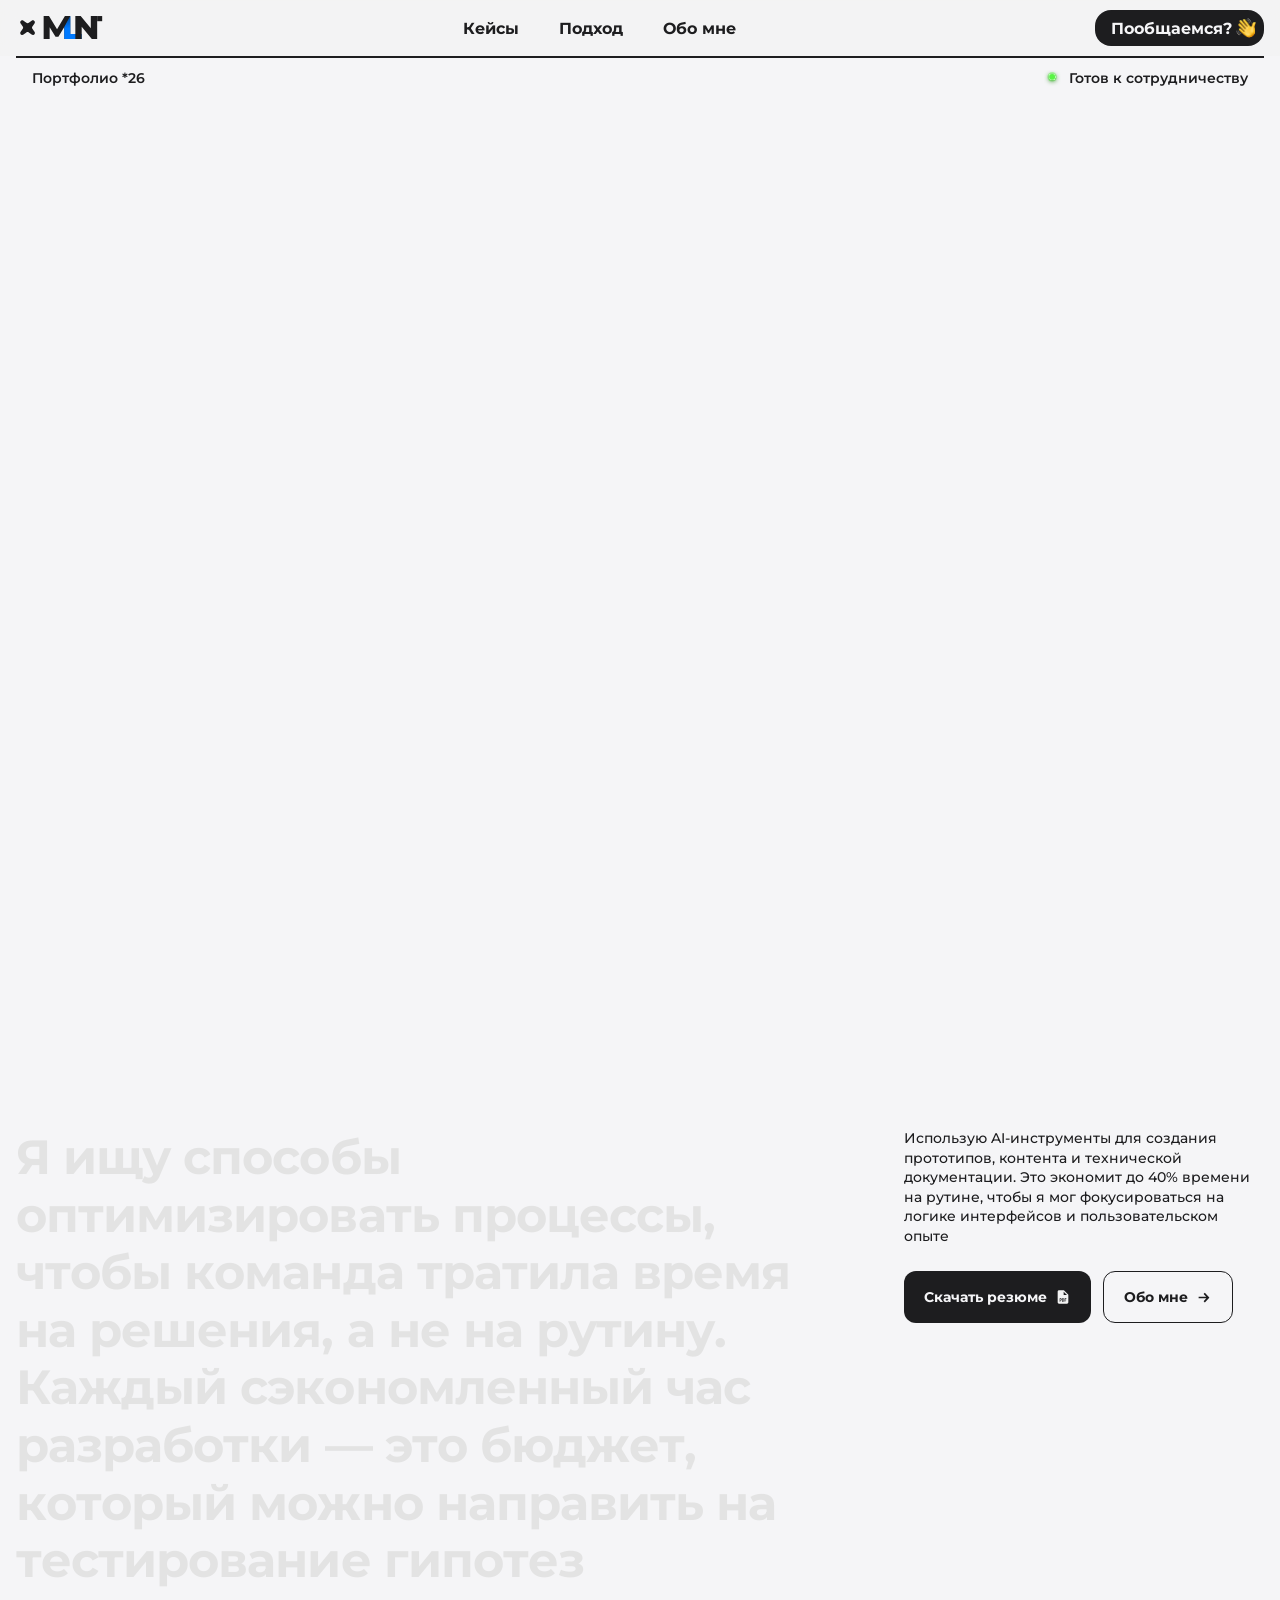
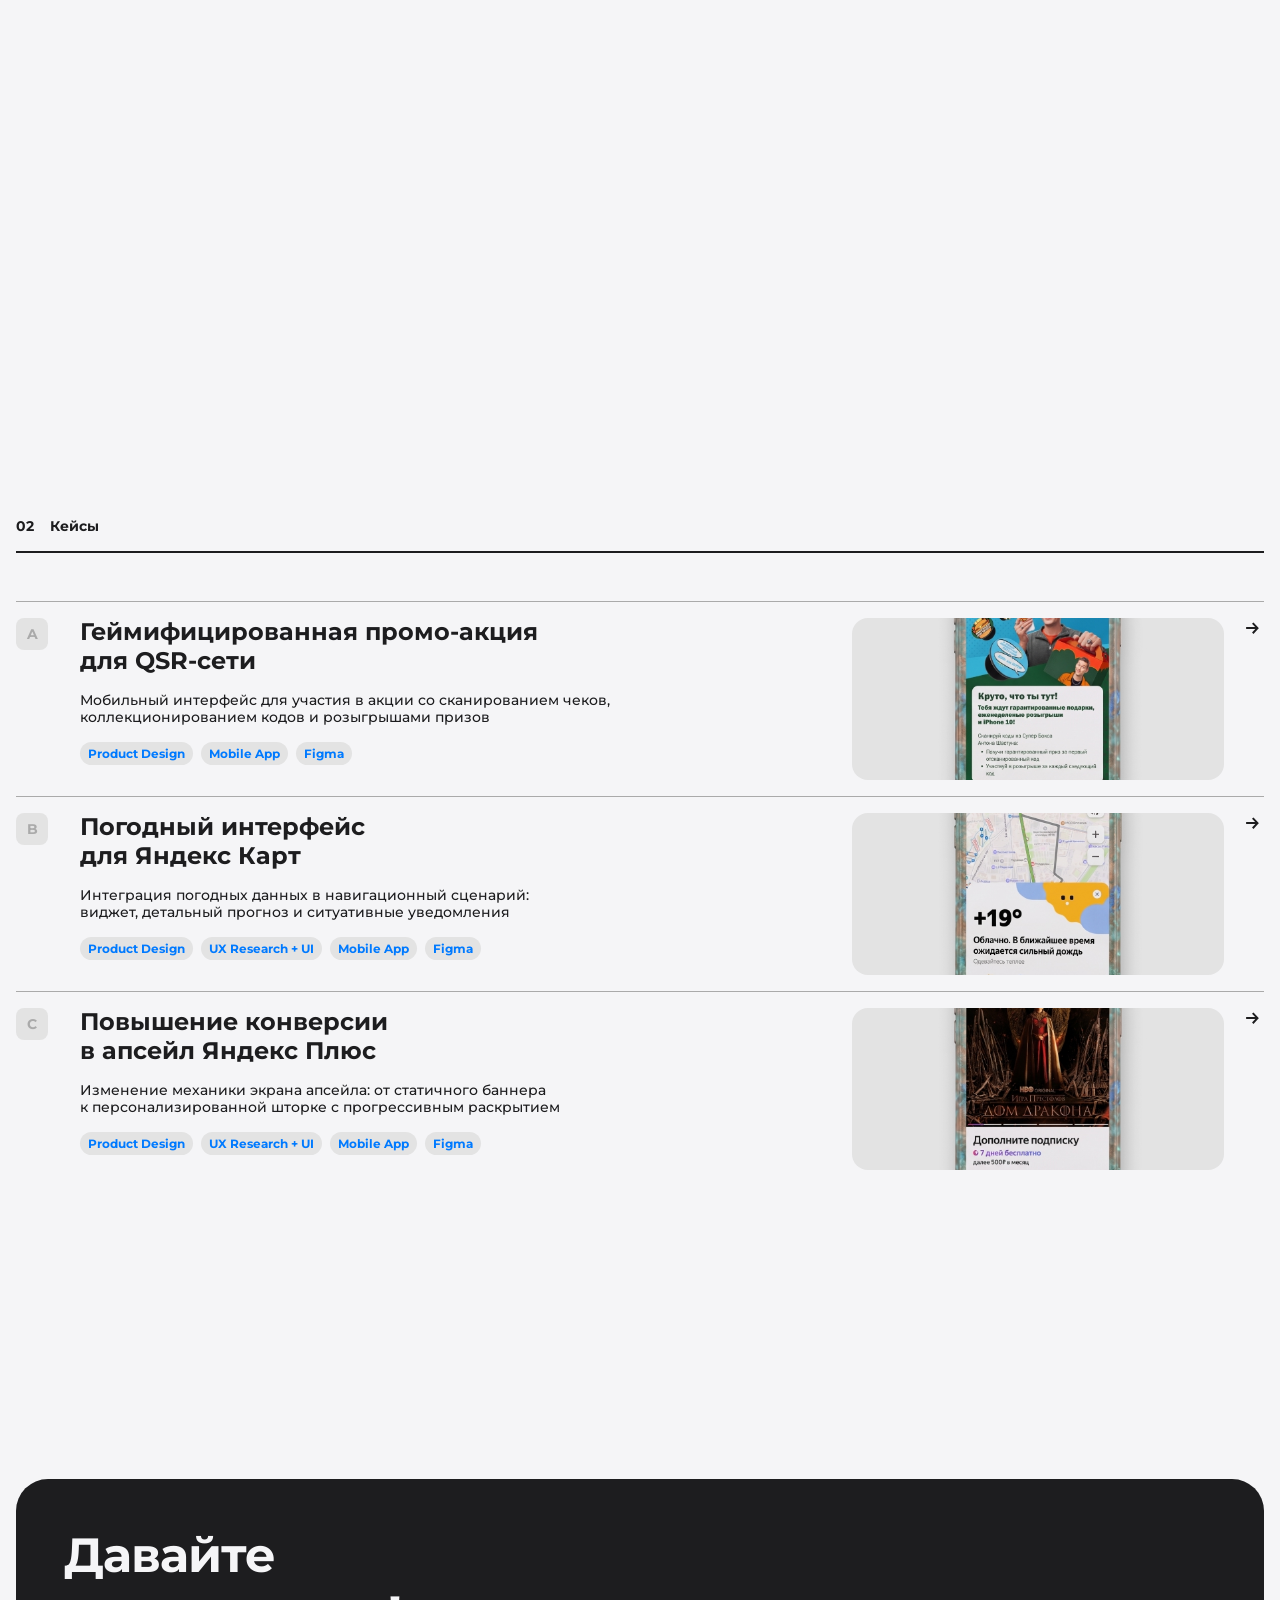
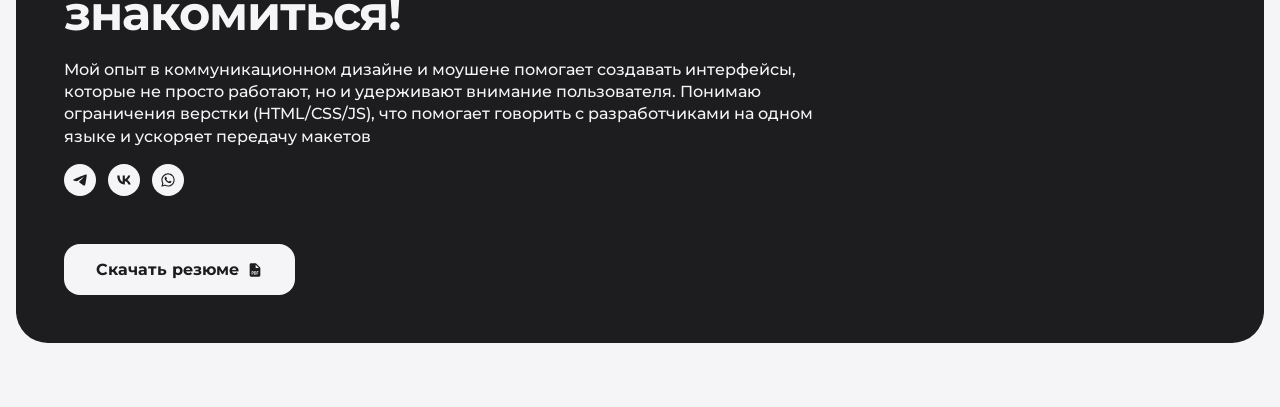
==== index.html @ 7274fee8 "Контент на главной" ====
<!DOCTYPE html>
<html lang="ru">
<head>
    <meta charset="UTF-8">
    <meta name="viewport" content="width=device-width, initial-scale=1.0">
    <title>Portfolio</title>
    <link rel="preconnect" href="https://fonts.googleapis.com">
    <link rel="preconnect" href="https://fonts.gstatic.com" crossorigin>
    <link href="https://fonts.googleapis.com/css2?family=Montserrat:ital,wght@0,100..900;1,100..900&display=swap" rel="stylesheet">
    <link rel="stylesheet" href="style.css">
    <link rel="stylesheet" href="addons/lenis.css">
    <script src="https://code.jquery.com/jquery-3.7.1.min.js"></script>
    <script src="addons/lens.min.js"></script>
    <script src="script.js" defer></script>
</head>
<body>

    <!-- ===== ПРЕЛОАДЕР ===== -->
    <div class="preloader">
        <span class="preloader__count">0%</span>
        <div class="preloader__bar-track">
            <div class="preloader__bar"></div>
        </div>
    </div>

    <!-- ===== ШАПКА ===== -->
    <header class="header hero-animate" id="top">
        <div class="header__inner">
            <a href="#top" class="header__logo">
                <img src="elements/Logo.svg" alt="Logo" width="91" height="24">
            </a>
            <nav class="header__nav">
                <a href="#cases" class="header__link">Кейсы</a>
                <a href="#approach" class="header__link">Подход</a>
                <a href="404.html" class="header__link">Обо мне</a>
            </nav>
            <a href="#footer" class="btn btn_primary_small_icon">
                <span>Пообщаемся?</span>
                <img class="btn__icon btn__icon--default" src="elements/icon_hand.png" alt="" width="20" height="20">
                <img class="btn__icon btn__icon--hover" src="elements/icon_hand.png" alt="" width="20" height="20">
            </a>
            <button class="burger" aria-label="Меню">
                <span class="burger__line"></span>
                <span class="burger__line"></span>
                <span class="burger__line burger__line--short"></span>
            </button>
        </div>
    </header>

    <!-- ===== МОБИЛЬНОЕ МЕНЮ ===== -->
    <div class="mobile-menu">
        <div class="mobile-menu__inner">
            <nav class="mobile-menu__nav">
                <a href="#cases" class="mobile-menu__link">Кейсы</a>
                <a href="#approach" class="mobile-menu__link">Подход</a>
                <a href="about.html" class="mobile-menu__link">Обо мне</a>
            </nav>
            <a href="#footer" class="btn btn_primary_small_icon mobile-menu__cta">
                <span>Пообщаемся?</span>
                <img class="btn__icon btn__icon--default" src="elements/icon_hand.png" alt="" width="20" height="20">
                <img class="btn__icon btn__icon--hover" src="elements/icon_hand.png" alt="" width="20" height="20">
            </a>
        </div>
    </div>

    <!-- ===== HERO ===== -->
    <section class="hero">
        <div class="hero__top-bar">
            <div class="scr_devider hero-animate"></div>
            <div class="hero__top-bar-inner">
                <span class="top-bar__left hero-animate">Портфолио *26</span>
                <div class="top-bar__right hero-animate">
                    <img src="elements/indicator_on.svg" alt="" width="17" height="17">
                    <span>Готов к сотрудничеству</span>
                </div>
                <a href="about.html" class="hero__right hero__right-mobile hero-animate">
                    Обо мне
                    <img src="elements/arrow-right.svg" alt="">
                </a>
            </div>
        </div>

        <div class="hero__bg"></div>
        <div class="hero__inner">
            <div class="hero__left">
                <h1 class="hero__title hero-animate">UX/UI дизайнер<br>с 10+ годами опыта<br>в digital</h1>
                <p class="hero__subtitle hero-animate">Проектирую интерфейсы, которые решают бизнес-задачи и влияют на метрики, а не просто выглядят красиво</p>
                <div class="hero__buttons hero-animate">
                    <a href="#cases" class="btn btn_primary_big_icon">
                        Кейсы
                        <img class="btn__icon btn__icon--default" src="elements/Arrow-white.svg" alt="">
                        <img class="btn__icon btn__icon--hover" src="elements/Arrow-white.svg" alt="">
                    </a>
                    <a href="#approach" class="btn btn_secondary_big">Подход</a>
                </div>
            </div>
            <a href="about.html" class="hero__right hero-animate">
                Обо мне
                <img src="elements/arrow-right.svg" alt="">
            </a>
        </div>
    </section>

    <!-- ===== ПОДХОД ===== -->
    <section class="approach" id="approach">
        <div class="approach__inner">
            <!-- Title блок -->
            <div class="approach__title page-title">
                <div class="page-title__text">
                    <span class="approach__number">01</span>
                    <span class="approach__heading">Подход</span>
                </div>
                <div class="scr_devider"></div>
            </div>

            <!-- Текстовый блок -->
            <div class="approach__content">
                <div class="approach__main-text">
                    <h2 class="approach__headline">Я ищу способы оптимизировать процессы, чтобы команда тратила время на решения, а не на рутину. Каждый сэкономленный час разработки — это бюджет, который можно направить на тестирование гипотез</h2>
                </div>
                <div class="approach__side-block">
                    <p class="approach__side-text">Использую AI-инструменты для создания прототипов, контента и технической документации. Это экономит до 40% времени на рутине, чтобы я мог фокусироваться на логике интерфейсов и пользовательском опыте</p>
                    <div class="approach__buttons">
                        <a href="elements/Resume_Malanov.pdf" download class="btn btn_primary_approach">
                            Скачать резюме
                            <img class="btn__icon btn__icon--default" src="elements/pdf-white.svg" alt="" width="16" height="16">
                            <img class="btn__icon btn__icon--hover" src="elements/pdf-white.svg" alt="" width="16" height="16">
                        </a>
                        <a href="about.html" class="btn btn_secondary_approach">
                            Обо мне
                            <img class="btn__icon btn__icon--default" src="elements/arrow-right.svg" alt="" width="16" height="16">
                            <img class="btn__icon btn__icon--hover" src="elements/arrow-right-white.svg" alt="" width="16" height="16">
                        </a>
                    </div>
                </div>
            </div>

            <!-- Карточки подхода -->
            <div class="approach__cards">
                <!-- Карточка 1 -->
                <div class="approach-card">
                    <div class="approach-card__number">A</div>
                    <div class="approach-card__body">
                        <h3 class="approach-card__title">Исследование</h3>
                        <p class="approach-card__desc">Начинаю не с Figma, а с анализа аудитории и контекста использования. Изучаю боли пользователей, их сценарии и барьеры. Когда понимаю человека — интерфейс выстраивается логично и интуитивно</p>
                    </div>
                </div>

                <!-- Карточка 2 -->
                <div class="approach-card">
                    <div class="approach-card__number">B</div>
                    <div class="approach-card__body">
                        <h3 class="approach-card__title">Систематизация</h3>
                        <p class="approach-card__desc">Можно нарисовать идеальный экран, который сломается при первом же изменении контента. Я строю системы (токены, компоненты, правила), которые живут долго и не требуют постоянного тушения пожаров</p>
                    </div>
                </div>

                <!-- Карточка 3 -->
                <div class="approach-card">
                    <div class="approach-card__number">C</div>
                    <div class="approach-card__body">
                        <h3 class="approach-card__title">Архитектура</h3>
                        <p class="approach-card__desc">Многие боятся сложных интерфейсов и выкидывают половину функций. Я не боюсь. Я организую информацию так, чтобы новичок не испугался, а профи нашёл всё за 2 клика</p>
                    </div>
                </div>
            </div>
        </div>
    </section>

    <!-- ===== КЕЙСЫ ===== -->
    <section class="cases-page" id="cases">
        <div class="cases-page__inner">
            <!-- Title блок -->
            <div class="cases-page__title">
                <div class="cases-page__title-text">
                    <span class="cases-page__number">02</span>
                    <span class="cases-page__heading">Кейсы</span>
                </div>
                <div class="scr_devider"></div>
                <!-- Вкладки (скрыты — раскомментировать для возврата) -->
                <!--
                <div class="cases-page__tabs">
                    <span class="cases-page__tab btn btn_secondary_small cases-page__tab--active" data-tab="product">Product</span>
                    <span class="cases-page__tab btn btn_secondary_small" data-tab="web">Web&Visual</span>
                    <span class="cases-page__tab btn btn_secondary_small" data-tab="motion">Motion</span>
                </div>
                -->
            </div>

            <!-- Список кейсов -->
            <div class="cases-list">
                <!-- Вкладка: Product -->
                <div class="cases-tab" data-tab="product">
                    <!-- Кейс A -->
                    <div class="case-card">
                        <div class="block_devider_gray"></div>
                        <a href="cases/case_1.html" class="case-card__content">
                            <div class="case-card__number">A</div>
                            <div class="case-card__left">
                                <div class="case-card__info">
                                    <h3 class="case-card__title">Геймифицированная промо-акция<br>для QSR-сети</h3>
                                    <p class="case-card__desc">Мобильный интерфейс для участия в акции со сканированием чеков,<br>коллекционированием кодов и розыгрышами призов</p>
                                    <div class="case-card__tags">
                                        <span class="case-card__tag">Product Design</span>
                                        <span class="case-card__tag">Mobile App</span>
                                        <span class="case-card__tag">Figma</span>
                                        <span class="case-card__tag tag-placeholder">Tag text</span>
                                    </div>
                                </div>
                            </div>
                            <div class="case-card__image">
                                <img src="elements/Casecards/Product_Case_1.jpg" alt="Case A">
                            </div>
                            <div class="case-card__arrow">
                                <img class="arrow-default" src="elements/arrow-right.svg" alt="">
                                <img class="arrow-hover" src="elements/arrow-right-blue.svg" alt="">
                            </div>
                        </a>
                    </div>

                    <!-- Кейс B -->
                    <div class="case-card">
                        <div class="block_devider_gray"></div>
                        <a href="cases/case_2.html" class="case-card__content">
                            <div class="case-card__number">B</div>
                            <div class="case-card__left">
                                <div class="case-card__info">
                                    <h3 class="case-card__title">Погодный интерфейс<br>для Яндекс Карт</h3>
                                    <p class="case-card__desc">Интеграция погодных данных в навигационный сценарий:<br>виджет, детальный прогноз и ситуативные уведомления</p>
                                    <div class="case-card__tags">
                                        <span class="case-card__tag">Product Design</span>
                                        <span class="case-card__tag">UX Research + UI</span>
                                        <span class="case-card__tag">Mobile App</span>
                                        <span class="case-card__tag">Figma</span>
                                    </div>
                                </div>
                            </div>
                            <div class="case-card__image">
                                <img src="elements/Casecards/Product_Case_2.jpg" alt="Case B">
                            </div>
                            <div class="case-card__arrow">
                                <img class="arrow-default" src="elements/arrow-right.svg" alt="">
                                <img class="arrow-hover" src="elements/arrow-right-blue.svg" alt="">
                            </div>
                        </a>
                    </div>

                    <!-- Кейс C -->
                    <div class="case-card">
                        <div class="block_devider_gray"></div>
                        <a href="cases/case_3.html" class="case-card__content">
                            <div class="case-card__number">C</div>
                            <div class="case-card__left">
                                <div class="case-card__info">
                                    <h3 class="case-card__title">Повышение конверсии<br>в апсейл Яндекс Плюс</h3>
                                    <p class="case-card__desc">Изменение механики экрана апсейла: от статичного баннера<br>к персонализированной шторке с прогрессивным раскрытием</p>
                                    <div class="case-card__tags">
                                        <span class="case-card__tag">Product Design</span>
                                        <span class="case-card__tag">UX Research + UI</span>
                                        <span class="case-card__tag">Mobile App</span>
                                        <span class="case-card__tag">Figma</span>
                                    </div>
                                </div>
                            </div>
                            <div class="case-card__image">
                                <img src="elements/Casecards/Product_Case_3.jpg" alt="Case C">
                            </div>
                            <div class="case-card__arrow">
                                <img class="arrow-default" src="elements/arrow-right.svg" alt="">
                                <img class="arrow-hover" src="elements/arrow-right-blue.svg" alt="">
                            </div>
                        </a>
                    </div>
                </div>

                <!-- Вкладка: Web&Visual -->
                <div class="cases-tab cases-tab--hidden" data-tab="web">
                    <!-- Кейс D -->
                    <div class="case-card">
                        <div class="block_devider_gray"></div>
                        <a href="#" class="case-card__content">
                            <div class="case-card__number">D</div>
                            <div class="case-card__left">
                                <div class="case-card__info">
                                    <h3 class="case-card__title">Редизайн маркетплейса<br>для продажи крафтовых товаров</h3>
                                    <p class="case-card__desc">Полный редизайн интернет-магазина с фокусом на визуальную<br>подачу товаров и упрощение воронки покупки</p>
                                    <div class="case-card__tags">
                                        <span class="case-card__tag">Web Design</span>
                                        <span class="case-card__tag">UI/UX</span>
                                        <span class="case-card__tag">Figma</span>
                                    </div>
                                </div>
                            </div>
                            <div class="case-card__image">
                                <img src="elements/Casecards/Product_Case_1.jpg" alt="Case D">
                            </div>
                            <div class="case-card__arrow">
                                <img class="arrow-default" src="elements/arrow-right.svg" alt="">
                                <img class="arrow-hover" src="elements/arrow-right-blue.svg" alt="">
                            </div>
                        </a>
                    </div>

                    <!-- Кейс E -->
                    <div class="case-card">
                        <div class="block_devider_gray"></div>
                        <a href="#" class="case-card__content">
                            <div class="case-card__number">E</div>
                            <div class="case-card__left">
                                <div class="case-card__info">
                                    <h3 class="case-card__title">Дашборд аналитики<br>для SaaS-платформы</h3>
                                    <p class="case-card__desc">Визуализация бизнес-метрик в реальном времени:<br>графики, фильтры, экспорт отчётов</p>
                                    <div class="case-card__tags">
                                        <span class="case-card__tag">Web Design</span>
                                        <span class="case-card__tag">Dashboard</span>
                                        <span class="case-card__tag">Figma</span>
                                    </div>
                                </div>
                            </div>
                            <div class="case-card__image">
                                <img src="elements/Casecards/Product_Case_2.jpg" alt="Case E">
                            </div>
                            <div class="case-card__arrow">
                                <img class="arrow-default" src="elements/arrow-right.svg" alt="">
                                <img class="arrow-hover" src="elements/arrow-right-blue.svg" alt="">
                            </div>
                        </a>
                    </div>

                    <!-- Кейс F -->
                    <div class="case-card">
                        <div class="block_devider_gray"></div>
                        <a href="#" class="case-card__content">
                            <div class="case-card__number">F</div>
                            <div class="case-card__left">
                                <div class="case-card__info">
                                    <h3 class="case-card__title">Визуальная айдентика<br>для IT-стартапа</h3>
                                    <p class="case-card__desc">Разработка фирменного стиля: логотип, цветовая палитра,<br>типографика и гайдлайны для команды</p>
                                    <div class="case-card__tags">
                                        <span class="case-card__tag">Visual Design</span>
                                        <span class="case-card__tag">Branding</span>
                                        <span class="case-card__tag">Figma</span>
                                    </div>
                                </div>
                            </div>
                            <div class="case-card__image">
                                <img src="elements/Casecards/Product_Case_3.jpg" alt="Case F">
                            </div>
                            <div class="case-card__arrow">
                                <img class="arrow-default" src="elements/arrow-right.svg" alt="">
                                <img class="arrow-hover" src="elements/arrow-right-blue.svg" alt="">
                            </div>
                        </a>
                    </div>
                </div>

                <!-- Вкладка: Motion -->
                <div class="cases-tab cases-tab--motion cases-tab--hidden" data-tab="motion">
                    <!-- Кейс G -->
                    <div class="case-card">
                        <div class="block_devider_gray"></div>
                        <a href="#" class="case-card__content">
                            <div class="case-card__number">G</div>
                            <div class="case-card__left">
                                <div class="case-card__info">
                                    <h3 class="case-card__title">Анимация онбординга<br>для финтех-приложения</h3>
                                    <p class="case-card__desc">Последовательность экранов первого знакомства с приложением:<br>micro-interactions, переходы, скелетоны</p>
                                    <div class="case-card__tags">
                                        <span class="case-card__tag">Motion Design</span>
                                        <span class="case-card__tag">Mobile App</span>
                                        <span class="case-card__tag">After Effects</span>
                                    </div>
                                </div>
                            </div>
                            <div class="case-card__image">
                                <img src="elements/Casecards/Product_Case_1.jpg" alt="Case G">
                            </div>
                            <div class="case-card__arrow">
                                <img class="arrow-default" src="elements/arrow-right.svg" alt="">
                                <img class="arrow-hover" src="elements/arrow-right-blue.svg" alt="">
                            </div>
                        </a>
                    </div>

                    <!-- Кейс H -->
                    <div class="case-card">
                        <div class="block_devider_gray"></div>
                        <a href="#" class="case-card__content">
                            <div class="case-card__number">H</div>
                            <div class="case-card__left">
                                <div class="case-card__info">
                                    <h3 class="case-card__title">Промо-ролик<br>для запуска продукта</h3>
                                    <p class="case-card__desc">60-секундное видео для презентации нового продукта<br>на конференции и в социальных сетях</p>
                                    <div class="case-card__tags">
                                        <span class="case-card__tag">Motion Design</span>
                                        <span class="case-card__tag">Video</span>
                                        <span class="case-card__tag">After Effects</span>
                                    </div>
                                </div>
                            </div>
                            <div class="case-card__image">
                                <img src="elements/Casecards/Product_Case_2.jpg" alt="Case H">
                            </div>
                            <div class="case-card__arrow">
                                <img class="arrow-default" src="elements/arrow-right.svg" alt="">
                                <img class="arrow-hover" src="elements/arrow-right-blue.svg" alt="">
                            </div>
                        </a>
                    </div>
                </div>
            </div>
        </div>
    </section>

    <!-- ===== КОНТАКТЫ ===== -->
    <section class="contacts" id="contacts">
        <div class="contacts__inner">
            <!-- Title блок -->
            <div class="contacts__title page-title">
                <div class="page-title__text">
                    <span class="contacts__number">03</span>
                    <span class="contacts__heading">Контакты</span>
                </div>
                <div class="scr_devider"></div>
            </div>

            <!-- Основной блок -->
            <div class="contacts__card contacts__card--animated">
                <div class="contacts__content">
                    <h2 class="contacts__headline">Давайте<br>знакомиться!</h2>
                    <p class="contacts__desc">Мой опыт в коммуникационном дизайне и моушене помогает создавать интерфейсы, которые не просто работают, но и удерживают внимание пользователя. Понимаю ограничения верстки (HTML/CSS/JS), что помогает говорить с разработчиками на одном языке и ускоряет передачу макетов</p>
                    <div class="contacts__socials">
                        <a href="https://t.me/malanov" class="contacts__social contacts__social--tg">
                            <img class="social-icon--default" src="elements/tg_b.svg" alt="Telegram" width="16" height="16">
                            <img class="social-icon--hover" src="elements/tg_w.svg" alt="Telegram" width="16" height="16">
                        </a>
                        <a href="https://vk.ru/mikemal" class="contacts__social contacts__social--vk">
                            <img class="social-icon--default" src="elements/vk_b.svg" alt="VK" width="16" height="16">
                            <img class="social-icon--hover" src="elements/vk_w.svg" alt="VK" width="16" height="16">
                        </a>
                        <a href="https://wa.me/qr/7PNFHAGL4TN4G1" class="contacts__social contacts__social--wu">
                            <img class="social-icon--default" src="elements/wu_b.svg" alt="WhatsApp" width="16" height="16">
                            <img class="social-icon--hover" src="elements/wu_w.svg" alt="WhatsApp" width="16" height="16">
                        </a>
                    </div>
                </div>
                <a href="elements/Resume_Malanov.pdf" target="_blank" class="btn btn_resume">
                    Скачать резюме
                    <img class="btn__icon btn__icon--default" src="elements/pdf-black.svg" alt="" width="16" height="16">
                    <img class="btn__icon btn__icon--hover" src="elements/pdf-white.svg" alt="" width="16" height="16">
                </a>
            </div>
        </div>
    </section>

    <!-- ===== ФУТЕР ===== -->
    <footer class="footer" id="footer">
        <div class="footer__inner">
            <div class="footer__left">
                <div class="footer__spin">
                    <img src="elements/Spin_1.svg" alt="">
                </div>
                <div class="footer__logo">
                    <img src="elements/Logo_2.svg" alt="Logo" width="61" height="24">
                </div>
            </div>
            <div class="footer__right">
                <div class="footer__info">
                    <div class="footer__column">
                        <span class="footer__label">E-MAIL</span>
                        <span class="footer__link">m.malanov@gmail.com</span>
                    </div>
                    <div class="footer__column">
                        <span class="footer__label">PHONE</span>
                        <span class="footer__link">+7 916 252 64 29</span>
                    </div>
                    <div class="footer__column">
                        <span class="footer__label">LOCATION</span>
                        <span class="footer__link">Moscow</span>
                    </div>
                </div>
                <div class="footer__divider"></div>
                <div class="footer__bottom">
                    <span class="footer__copyright">© 2026 Маланов Михаил</span>
                    <span class="footer__credit">Спроектировано с любовью</span>
                </div>
            </div>
        </div>
    </footer>

</body>
</html>
---- style.css ----
/* ===== СБРОС СТИЛЕЙ ===== */
* {
    margin: 0;
    padding: 0;
    box-sizing: border-box;
}

html, body {
    margin: 0;
    padding: 0;
    font-family: 'Montserrat', sans-serif;
    color: #1D1D1F;
    background: #F5F5F7;
    min-height: 100vh;
}

body {
    display: flow-root;
    padding-bottom: 267px;
}

/* ===== ПРЕЛОАДЕР ===== */
.preloader {
    position: fixed;
    top: 0;
    left: 0;
    width: 100%;
    height: 100%;
    background: #F5F5F7;
    display: flex;
    flex-direction: column;
    align-items: center;
    justify-content: center;
    gap: 24px;
    z-index: 9999;
    transition: transform 800ms ease-in-out;
}

.preloader.is-hidden {
    transform: translateY(-100%);
}

.preloader__count {
    font-family: 'Montserrat', sans-serif;
    font-weight: 500;
    font-size: 14px;
    color: #1D1D1F;
    letter-spacing: 0;
}

.preloader__bar-track {
    width: 200px;
    height: 2px;
    background: rgba(29, 29, 31, 0.1);
    border-radius: 1px;
    overflow: hidden;
}

.preloader__bar {
    height: 100%;
    width: 0%;
    background: #1D1D1F;
    border-radius: 1px;
    transition: width 30ms linear;
}

/* ===== ШАПКА ===== */
.header {
    position: fixed;
    top: 0;
    left: 0;
    width: 100%;
    z-index: 100;
    padding: 8px 16px;
    background: rgba(243, 243, 243, 0.8);
    backdrop-filter: blur(10px);
}

.header__inner {
    display: flex;
    align-items: center;
    justify-content: space-between;
    max-width: 1440px;
    margin: 0 auto;
    height: 40px;
}

.header__logo img {
    height: 24px;
    width: auto;
    display: block;
}

.header__nav {
    display: flex;
    align-items: center;
    gap: 8px;
}

.header__link {
    position: relative;
    font-family: 'Montserrat', sans-serif;
    font-weight: 700;
    font-size: 16px;
    color: #1D1D1F;
    text-decoration: none;
    padding: 8px 16px;
    border-radius: 12px;
    transition: color 0.3s ease;
}

.header__link:hover {
    color: #007AFF;
}

/* ===== ВЕРХНИЙ БАР ===== */
.top-bar {
    padding-top: 56px;
    max-width: 1440px;
    margin: 0 auto;
}

.top-bar .scr_devider {
    height: 2px;
    width: 100%;
    background: #1D1D1F;
}

.top-bar__inner {
    display: flex;
    align-items: center;
    justify-content: space-between;
    padding: 0 16px;
    height: 40px;
}

.top-bar__left {
    font-family: 'Montserrat', sans-serif;
    font-weight: 600;
    font-size: 14px;
    letter-spacing: 0em;
    color: #1D1D1F;
}

.top-bar__right {
    display: flex;
    align-items: center;
    gap: 8px;
    font-family: 'Montserrat', sans-serif;
    font-weight: 600;
    font-size: 14px;
    letter-spacing: 0em;
    color: #1D1D1F;
}

.top-bar__right img {
    width: 17px;
    height: 17px;
}

/* ===== HERO ===== */
.hero {
    position: relative;
    min-height: 100vh;
    display: flex;
    flex-direction: column;
    padding: 56px 16px 0;
    overflow: hidden;
}

.hero__top-bar {
    position: relative;
    z-index: 4;
    max-width: 1440px;
    margin: 0 auto;
    width: 100%;
}

.hero__top-bar .scr_devider {
    height: 2px;
    width: 100%;
    background: #1D1D1F;
}

.hero__top-bar-inner {
    display: flex;
    align-items: center;
    justify-content: space-between;
    padding: 0 16px;
    height: 40px;
}

.hero__bg {
    position: absolute;
    top: 0;
    left: 0;
    width: 100%;
    height: 100%;
    background: #F5F5F7;
    z-index: 3;
}

.hero__inner {
    position: relative;
    z-index: 4;
    display: flex;
    align-items: flex-end;
    justify-content: space-between;
    max-width: 1440px;
    margin: 0 auto;
    padding: 0 16px 16px;
    width: 100%;
    gap: 24px;
    margin-top: auto;
    transform: translateY(-20%);
}

.hero__left {
    display: flex;
    flex-direction: column;
    gap: 24px;
}

.hero__title {
    font-family: 'Montserrat', sans-serif;
    font-weight: 700;
    font-size: 62px;
    line-height: 1.1;
    letter-spacing: -0.02em;
    color: #1D1D1F;
}

.hero__subtitle {
    font-family: 'Montserrat', sans-serif;
    font-weight: 500;
    font-size: 16px;
    line-height: 1.2;
    color: #1D1D1F;
    max-width: 600px;
}

.hero__buttons {
    display: flex;
    align-items: center;
    gap: 16px;
}

/* ===== КНОПКИ — СИСТЕМА ===== */
.btn {
    display: inline-flex;
    align-items: center;
    justify-content: center;
    gap: 8px;
    font-family: 'Montserrat', sans-serif;
    font-weight: 700;
    font-size: 16px;
    text-decoration: none;
    transition: all 0.3s ease;
    cursor: pointer;
}

.btn__icon {
    transition: opacity 0.3s ease;
}

.btn__icon--hover {
    display: none;
}

.btn__icon--default {
    display: inline-flex;
}

/* --- Большая кнопка с иконкой --- */
.btn_primary_big_icon {
    position: relative;
    display: flex;
    align-items: center;
    gap: 8px;
    padding: 16px 24px 16px 32px;
    background: #1D1D1F;
    color: #F5F5F7;
    border-radius: 16px;
    border: none;
}

.btn_primary_big_icon .btn__icon--default {
    width: 19px;
    height: 19px;
}

.btn_primary_big_icon .btn__icon--hover {
    width: 19px;
    height: 19px;
}

.btn_primary_big_icon:hover .btn__icon--default {
    display: none;
}

.btn_primary_big_icon:hover .btn__icon--hover {
    display: inline-flex;
}

.btn_primary_big_icon:hover {
    background: #007AFF;
    color: #F5F5F7;
}

/* --- Маленькая кнопка с иконкой --- */
.btn_primary_small_icon {
    position: relative;
    display: flex;
    align-items: center;
    gap: 4px;
    padding: 8px 8px 8px 16px;
    background: #1D1D1F;
    color: #F5F5F7;
    border-radius: 16px;
    text-decoration: none;
}

.btn_primary_small_icon .btn__icon--default {
    width: 20px;
    height: 20px;
}

.btn_primary_small_icon .btn__icon--hover {
    width: 20px;
    height: 20px;
}

.btn_primary_small_icon:hover .btn__icon--default {
    display: none;
}

.btn_primary_small_icon:hover .btn__icon--hover {
    display: inline-flex;
}

.btn_primary_small_icon:hover {
    background: #007AFF;
    color: #F5F5F7;
}

/* --- Outline кнопка --- */
.btn_secondary_big {
    padding: 16px 32px;
    background: transparent;
    color: #1D1D1F;
    border: 1px solid #1D1D1F;
    border-radius: 16px;
    transition: all 0.3s ease;
}

.btn_secondary_big:hover {
    background: #007AFF;
    border-color: #007AFF;
    color: #F5F5F7;
}

/* --- Маленькая outline кнопка --- */
.btn_secondary_small {
    padding: 8px 16px;
    background: transparent;
    border: 1px solid #1D1D1F;
    border-radius: 12px;
    transition: all 0.3s ease;
}

.btn_secondary_small:hover {
    background: #007AFF;
    border-color: #007AFF;
    color: #F5F5F7;
}

.hero__right {
    display: flex;
    align-items: center;
    gap: 8px;
    font-family: 'Montserrat', sans-serif;
    font-weight: 600;
    font-size: 16px;
    color: #1D1D1F;
    text-decoration: none;
    white-space: nowrap;
    transition: opacity 0.3s ease;
}

.hero__right-mobile {
    display: none;
}

.hero__right img {
    width: 17px;
    height: 17px;
    transition: transform 0.3s ease;
}

.hero__right:hover {
    opacity: 0.7;
}

.hero__right:hover img {
    transform: translateX(4px);
}

/* ===== ОСНОВНОЙ КОНТЕНТ ===== */
main {
    padding-top: 0;
}

/* ===== HERO КЕЙСА ===== */
.case-hero {
    position: relative;
    z-index: 10;
    width: 100%;
    min-height: 629px;
    display: flex;
    flex-direction: column;
    padding: 56px 16px;
    overflow: hidden;
    background: #F5F5F7;
}

.case-hero__top-bar {
    position: relative;
    z-index: 4;
    max-width: 1440px;
    margin: 0 auto;
    width: 100%;
}

.case-hero__top-bar .scr_devider {
    height: 2px;
    width: 100%;
    background: #1D1D1F;
}

.case-hero__top-bar-inner {
    display: flex;
    align-items: center;
    justify-content: space-between;
    padding: 0;
    height: 40px;
}

.case-hero__bg {
    position: absolute;
    top: 0;
    left: 0;
    width: 100%;
    height: 100%;
    background: #F5F5F7;
    z-index: 3;
}

.case-hero__inner {
    position: relative;
    z-index: 4;
    width: 100%;
    max-width: 1440px;
    margin: 0 auto;
    padding: 0;
    display: flex;
    flex-direction: column;
    justify-content: flex-end;
    align-items: flex-start;
    min-height: 573px; /* 629 - 56 (header) */
}

/* ===== СТРАНИЦА КЕЙСЫ ===== */
.cases-page {
    padding: 128px 16px;
    position: relative;
    z-index: 10;
    background: #F5F5F7;
}

.cases-page__inner {
    max-width: 1440px;
    margin: 0 auto;
    padding: 0;
}

/* Title блок */
.cases-page__title {
    padding: 0 0 16px;
}

.cases-page__title-text {
    display: flex;
    align-items: baseline;
    gap: 16px;
    margin-bottom: 16px;
}

.cases-page__number {
    font-family: 'Montserrat', sans-serif;
    font-weight: 700;
    font-size: 14px;
    color: #1D1D1F;
}

.cases-page__heading {
    font-family: 'Montserrat', sans-serif;
    font-weight: 700;
    font-size: 14px;
    color: #1D1D1F;
}

.cases-page__title .scr_devider {
    height: 2px;
    width: 100%;
    background: #1D1D1F;
    margin-bottom: 16px;
}

/* Вкладки */
.cases-page__tabs {
    display: flex;
    align-items: center;
    gap: 16px;
}

.cases-page__tab {
    display: inline-flex;
    align-items: center;
    justify-content: center;
    padding: 8px 16px;
    background: transparent;
    border: 1px solid #1D1D1F;
    color: #1D1D1F;
    border-radius: 12px;
    font-family: 'Montserrat', sans-serif;
    font-weight: 700;
    font-size: 16px;
    cursor: pointer;
    transition: all 0.3s ease;
    user-select: none;
}

.cases-page__tab:not(.cases-page__tab--active):active {
    background: #007AFF;
    border-color: #007AFF;
    color: #F5F5F7;
}

.cases-page__tab--active {
    background: #1D1D1F;
    border-color: #1D1D1F;
    color: #F5F5F7;
    cursor: default;
}

/* Скрытие/показ контента вкладок */
.cases-tab {
    display: block;
}

.cases-tab--hidden {
    display: none !important;
}

/* Разделитель в карточках */
.block_devider_gray {
    height: 1px;
    width: 100%;
    background: #AAAAAA;
}

/* Список кейсов */
.cases-list {
    padding: 16px 0 0;
}

/* Карточка кейса */
.case-card {
    padding: 0;
}

.case-card--hidden {
    display: none !important;
}

.case-card__content {
    display: flex;
    align-items: flex-start;
    justify-content: space-between;
    gap: 16px;
    padding: 16px 0;
    min-height: 160px;
    transition: min-height 0.4s ease;
    cursor: pointer;
    text-decoration: none;
    color: inherit;
}

.case-card__content:hover {
    min-height: 390px;
}

.case-card__number {
    width: 32px;
    height: 32px;
    display: flex;
    align-items: center;
    justify-content: center;
    background: #E3E3E3;
    color: #AAAAAA;
    border-radius: 8px;
    font-family: 'Montserrat', sans-serif;
    font-weight: 700;
    font-size: 14px;
    flex-shrink: 0;
    transition: all 0.4s ease;
}

.case-card__content:hover .case-card__number {
    background: #007AFF;
    color: #F5F5F7;
}

.case-card__left {
    display: flex;
    flex-direction: column;
    flex: 1;
}

.case-card__info {
    flex: 1;
    max-height: 630px;
    padding-left: 16px;
    transition: transform 0.4s ease;
}

.case-card__content:hover .case-card__info {
    transform: translateX(20px);
}

.case-card__title {
    font-family: 'Montserrat', sans-serif;
    font-weight: 700;
    font-size: 24px;
    line-height: 1.2;
    color: #1D1D1F;
    margin: 0 0 16px;
    transition: color 0.4s ease;
}

.case-card__content:hover .case-card__title {
    color: #007AFF;
}

.case-card__desc {
    font-family: 'Montserrat', sans-serif;
    font-weight: 500;
    font-size: 14px;
    line-height: 1.2;
    color: #1D1D1F;
    margin: 0 0 16px;
}

.case-card__tags {
    display: flex;
    align-items: center;
    flex-wrap: wrap;
    gap: 8px;
}

.case-card__tag {
    display: inline-flex;
    align-items: center;
    justify-content: center;
    padding: 4px 8px;
    background: #E3E3E3;
    color: #007AFF;
    border-radius: 20px;
    font-family: 'Montserrat', sans-serif;
    font-weight: 700;
    font-size: 12px;
}

.tag-placeholder {
    display: none;
}

.case-card__image {
    width: 372px;
    height: 162px;
    overflow: hidden;
    border-radius: 16px;
    flex-shrink: 0;
    display: flex;
    align-items: center;
    justify-content: center;
    transition: all 0.4s ease;
}

.case-card__content:hover .case-card__image {
    height: 372px;
}

.case-card__image img {
    width: 452px;
    height: 452px;
    object-fit: cover;
    display: block;
    transition: all 0.4s ease;
}

.case-card__content:hover .case-card__image img {
    width: 680px;
    height: 680px;
}

.case-card__arrow {
    position: relative;
    display: flex;
    align-items: center;
    justify-content: center;
    width: 24px;
    flex-shrink: 0;
}

.case-card__arrow img {
    width: 19px;
    height: 19px;
}

.case-card__arrow .arrow-default {
    opacity: 1;
    transition: opacity 0.3s ease;
}

.case-card__arrow .arrow-hover {
    position: absolute;
    opacity: 0;
    transition: opacity 0.3s ease;
}

.case-card__content:hover .case-card__arrow .arrow-default {
    opacity: 0;
}

.case-card__content:hover .case-card__arrow .arrow-hover {
    opacity: 1;
}

.case-card__arrow:hover {
    opacity: 0.6;
}

.case-card__arrow:hover img {
    transform: translateX(4px);
}

/* Вкладка Motion — дополнительный отступ снизу (равен высоте одной карточки) */
.cases-tab--motion {
    padding-bottom: 160px;
}

/* ===== СЕКЦИЯ КОНТАКТЫ ===== */
.contacts {
    padding: 64px 16px;
    max-width: 100%;
    background: #F5F5F7;
    position: relative;
    top: 0;
    z-index: 2;
}

.contacts__inner {
    max-width: 1440px;
    margin: 0 auto;
}

/* Title блок */
.contacts__title {
    padding: 0 0 16px;
}

.contacts__title-text {
    display: flex;
    align-items: baseline;
    gap: 16px;
    margin-bottom: 16px;
}

.contacts__number {
    font-family: 'Montserrat', sans-serif;
    font-weight: 700;
    font-size: 14px;
    color: #1D1D1F;
}

.contacts__heading {
    font-family: 'Montserrat', sans-serif;
    font-weight: 700;
    font-size: 14px;
    padding-left: 16px;
    color: #1D1D1F;
}

.contacts__title .scr_devider {
    height: 2px;
    width: 100%;
    background: #1D1D1F;
}

/* Основной блок */
.contacts__card {
    display: flex;
    flex-direction: column;
    gap: 48px;
    padding: 48px;
    background: #1D1D1F;
    border-radius: 32px;
    margin-top: 48px;
}

.contacts__content {
    flex: 1;
}

.contacts__headline {
    font-family: 'Montserrat', sans-serif;
    font-weight: 700;
    font-size: 48px;
    line-height: 1.2;
    letter-spacing: -0.02em;
    color: #F5F5F7;
    margin: 0 0 16px;
}

.contacts__desc {
    font-family: 'Montserrat', sans-serif;
    font-weight: 500;
    font-size: 16px;
    line-height: 1.4;
    color: #F5F5F7;
    margin: 0 0 16px;
    max-width: 780px;
}

/* Соцсети */
.contacts__socials {
    display: flex;
    align-items: center;
    gap: 12px;
}

.contacts__social {
    display: flex;
    align-items: center;
    justify-content: center;
    width: 32px;
    height: 32px;
    background: #F5F5F7;
    border-radius: 50%;
    transition: all 0.3s ease;
    cursor: pointer;
}

.contacts__social .social-icon--default {
    display: inline-flex;
    transition: opacity 0.3s ease;
}

.contacts__social .social-icon--hover {
    display: none;
    transition: opacity 0.3s ease;
}

.contacts__social:hover {
    background: #007AFF;
}

.contacts__social:hover .social-icon--default {
    display: none;
}

.contacts__social:hover .social-icon--hover {
    display: inline-flex;
}

/* Кнопка скачать резюме */
.btn_resume {
    position: relative;
    display: inline-flex;
    align-items: center;
    justify-content: center;
    gap: 8px;
    padding: 16px 32px;
    background: #F5F5F7;
    color: #1D1D1F;
    border-radius: 16px;
    border: none;
    font-family: 'Montserrat', sans-serif;
    font-weight: 700;
    font-size: 16px;
    text-decoration: none;
    transition: all 0.3s ease;
    cursor: pointer;
    align-self: flex-start;
}

.btn_resume .btn__icon--default {
    width: 16px;
    height: 16px;
}

.btn_resume .btn__icon--hover {
    width: 16px;
    height: 16px;
}

.btn_resume:hover .btn__icon--default {
    display: none;
}

.btn_resume:hover .btn__icon--hover {
    display: inline-flex;
}

.btn_resume:hover {
    background: #007AFF;
    color: #F5F5F7;
}

/* ===== СЕКЦИЯ ПОДХОД ===== */
.approach {
    padding: 128px 16px 128px 16px;
    max-width: 100%;
    background: #F5F5F7;
    position: relative;
/*    top: 0; */
    z-index: 25;
}

.approach__inner {
    max-width: 1440px;
    margin: 0 auto;
}

/* Title блок */
.approach__title {
    padding: 0 0 16px;
}

.approach__title-text {
    display: flex;
    align-items: baseline;
    gap: 16px;
    margin-bottom: 16px;
}

.approach__number {
    font-family: 'Montserrat', sans-serif;
    font-weight: 700;
    font-size: 14px;
    color: #1D1D1F;
}

.approach__heading {
    font-family: 'Montserrat', sans-serif;
    font-weight: 700;
    font-size: 14px;
    padding-left: 16px;
    color: #1D1D1F;
}

.approach__title .scr_devider {
    height: 2px;
    width: 100%;
    background: #1D1D1F;
}

/* Текстовый блок */
.approach__content {
    display: flex;
    align-items: flex-start;
    justify-content: space-between;
    gap: 80px;
    padding: 48px 0;
}

.approach__main-text {
    flex: 1;
}

.approach__headline {
    font-family: 'Montserrat', sans-serif;
    font-weight: 700;
    font-size: 48px;
    line-height: 1.2;
    letter-spacing: -0.02em;
    color: #E3E3E3;
}

.approach__headline .word {
    white-space: nowrap;
}

.approach__headline .letter {
    display: inline-block;
    color: #E3E3E3;
    transition: color 0.15s ease;
}

.approach__headline .letter.active {
    color: #1D1D1F;
}

.approach__side-block {
    flex-shrink: 0;
    max-width: 360px;
}

.approach__side-text {
    font-family: 'Montserrat', sans-serif;
    font-weight: 500;
    font-size: 14px;
    line-height: 1.4;
    color: #1D1D1F;
    margin: 0 0 24px;
}

.approach__buttons {
    display: flex;
    flex-direction: row;
    gap: 12px;
    padding: 0;
}

/* Кнопки подхода */
.btn_primary_approach {
    position: relative;
    display: inline-flex;
    align-items: center;
    justify-content: center;
    gap: 8px;
    padding: 12px 20px;
    background: #1D1D1F;
    color: #F5F5F7;
    border-radius: 12px;
    border: none;
    font-family: 'Montserrat', sans-serif;
    font-weight: 700;
    font-size: 14px;
    text-decoration: none;
    transition: all 0.3s ease;
    cursor: pointer;
}

.btn_primary_approach .btn__icon--default {
    width: 16px;
    height: 16px;
}

.btn_primary_approach .btn__icon--hover {
    width: 16px;
    height: 16px;
}

.btn_primary_approach:hover .btn__icon--default {
    display: none;
}

.btn_primary_approach:hover .btn__icon--hover {
    display: inline-flex;
}

.btn_primary_approach:hover {
    background: #007AFF;
}

.btn_secondary_approach {
    position: relative;
    display: inline-flex;
    align-items: center;
    justify-content: center;
    gap: 8px;
    padding: 16px 20px;
    background: transparent;
    color: #1D1D1F;
    border: 1px solid #1D1D1F;
    border-radius: 12px;
    font-family: 'Montserrat', sans-serif;
    font-weight: 700;
    font-size: 14px;
    text-decoration: none;
    transition: all 0.3s ease;
    cursor: pointer;
}

.btn_secondary_approach .btn__icon--default {
    width: 16px;
    height: 16px;
}

.btn_secondary_approach .btn__icon--hover {
    width: 16px;
    height: 16px;
}

.btn_secondary_approach:hover .btn__icon--default {
    display: none;
}

.btn_secondary_approach:hover .btn__icon--hover {
    display: inline-flex;
}

.btn_secondary_approach:hover {
    background: #007AFF;
    border-color: #007AFF;
    color: #F5F5F7;
}

/* Карточки подхода */
.approach__cards {
    display: grid;
    grid-template-columns: repeat(3, 1fr);
    gap: 16px;
    padding-top: 16px;
}

.approach-card {
    display: flex;
    align-items: flex-start;
    gap: 16px;
    padding: 24px;
    border: 1px solid #E3E3E3;
    background: #F5F5F7;
}

.approach-card__number {
    width: 32px;
    height: 32px;
    display: flex;
    align-items: center;
    justify-content: center;
    background: #E3E3E3;
    color: #AAAAAA;
    border-radius: 8px;
    font-family: 'Montserrat', sans-serif;
    font-weight: 700;
    font-size: 14px;
    flex-shrink: 0;
    transition: all 0.4s ease;
}

.approach-card:hover .approach-card__number {
    background: #007AFF;
    color: #F5F5F7;
}

.approach-card__body {
    flex: 1;
}

.approach-card__title {
    font-family: 'Montserrat', sans-serif;
    font-weight: 700;
    font-size: 20px;
    line-height: 1.2;
    color: #1D1D1F;
    margin: 4px 0 12px 0;
}

.approach-card__desc {
    font-family: 'Montserrat', sans-serif;
    font-weight: 500;
    font-size: 14px;
    line-height: 1.4;
    color: #1D1D1F;
    margin: 0;
}

/* ===== ФУТЕР ===== */
.footer {
    width: 100%;
    min-height: 267px;
    background: linear-gradient(90deg, #007AFF 0%, #003D8D 100%);
    position: fixed;       /* было: relative */
    bottom: 0;
    left: 0;
    z-index: 1;            /* футер внизу по z-index */
    overflow: hidden;
}


.footer__inner {
    max-width: 1440px;
    margin: 0 auto;
    min-height: 267px;
    position: relative;
}

/* Левый блок: спин + лого */
.footer__left {
    position: relative;
}

.footer__spin {
    position: absolute;
    left: 0;
    top: 0;
    width: 458px;
    height: 267px;
}

.footer__spin img {
    width: 100%;
    height: 100%;
    object-fit: contain;
}

.footer__logo {
    position: absolute;
    left: 198px;
    top: 84px;
}

.footer__logo img {
    width: 61px;
    height: 24px;
}

.footer__right {
    position: absolute;
    right: 128px;
    bottom: 16px;
    width: 728px;
    height: 173px;
}

.footer__info {
    display: flex;
    gap: 128px;
}

.footer__column {
    display: flex;
    flex-direction: column;
    gap: 8px;
}

.footer__label {
    font-family: 'Montserrat', sans-serif;
    font-weight: 700;
    font-size: 12px;
    letter-spacing: 0.1em;
    color: rgba(245, 245, 247, 0.6);
    text-transform: uppercase;
}

.footer__link {
    font-family: 'Montserrat', sans-serif;
    font-weight: 500;
    font-size: 16px;
    color: #F5F5F7;
    text-decoration: none;
}

.footer__divider {
    height: 1px;
    width: 100%;
    background: #F5F5F7;
    margin: 48px 0 0;
}

.footer__bottom {
    display: flex;
    align-items: center;
    justify-content: space-between;
    padding-top: 48px;
}

.footer__copyright,
.footer__credit {
    font-family: 'Montserrat', sans-serif;
    font-weight: 500;
    font-size: 14px;
    color: rgba(245, 245, 247, 0.6);
}



/* ===== АНИМАЦИИ ПОЯВЛЕНИЯ ===== */

/* Все анимируемые элементы скрыты по умолчанию */
.hero-animate {
    opacity: 0;
}

/* --- Шапка: выезжает сверху --- */
.header.hero-animate.is-visible {
    animation: slideDown 0.8s cubic-bezier(0.16, 1, 0.3, 1) forwards;
}

@keyframes slideDown {
    from {
        opacity: 0;
        transform: translateY(-100%);
    }
    to {
        opacity: 1;
        transform: translateY(0);
    }
}

/* --- scr_devider: расширяется от 0 до полной ширины --- */
.scr_devider.hero-animate.is-visible {
    animation: expandWidth 0.8s cubic-bezier(0.16, 1, 0.3, 1) forwards;
}

@keyframes expandWidth {
    from {
        width: 0;
        opacity: 1;
    }
    to {
        width: 100%;
        opacity: 1;
    }
}

/* --- Элементы hero__top-bar-inner: появление с задержкой --- */
.hero__top-bar-inner > .hero-animate {
    animation: fadeInUp 0.6s cubic-bezier(0.16, 1, 0.3, 1) forwards;
}

@keyframes fadeInUp {
    from {
        opacity: 0;
        transform: translateY(30px);
    }
    to {
        opacity: 1;
        transform: translateY(0);
    }
}

/* --- hero__title: просто показываем, строки анимируются отдельно --- */
.hero__title.hero-animate.is-visible {
    opacity: 1;
}

/* --- hero__title: строки выезжают снизу --- */
.hero__title .title-line {
    opacity: 0;
    animation: slideUpFade 0.8s cubic-bezier(0.16, 1, 0.3, 1) forwards;
    display: inline-block;
}

@keyframes slideUpFade {
    from {
        opacity: 0;
        transform: translateY(40px);
        filter: blur(4px);
    }
    to {
        opacity: 1;
        transform: translateY(0);
        filter: blur(0);
    }
}

/* --- hero__subtitle, кнопки, hero__right --- */
.hero__subtitle.hero-animate.is-visible,
.hero__buttons.hero-animate.is-visible,
.hero__right.hero-animate.is-visible {
    animation: fadeInUp 0.7s cubic-bezier(0.16, 1, 0.3, 1) forwards;
}

/* Скрываем содержимое hero__title до добавления is-visible */
.hero__title.hero-animate:not(.is-visible) .title-line {
    opacity: 0 !important;
}

/* --- page-title__text: начальное состояние --- */
.page-title__text {
    opacity: 0;
    transform: translateX(-32px);
    padding-bottom: 16px;
}

/* --- page-title .scr_devider: начальное состояние --- */
.page-title .scr_devider {
    width: 0;
    opacity: 0;
}

/* --- case-content__title-row: начальное состояние --- */
.case-content__title-row {
    opacity: 0;
    transform: translateX(-32px);
    padding-bottom: 0;
}

/* --- case-content scr_devider: начальное состояние --- */
.case-content .scr_devider {
    height: 2px;
    width: 0;
    background: #1D1D1F;
    opacity: 0;
    margin-bottom: 16px;
}

/* --- approach__cards: начальное состояние --- */
.approach-card {
    opacity: 0;
    transform: translateY(32px);
}

/* ===== КОНЕЦ АНИМАЦИЙ ===== */

/* --- Анимации case hero --- */
.case-hero__title {
    color: #1D1D1F;
    font-family: 'Montserrat', sans-serif;
    font-size: 64px;
    font-weight: 700;
    line-height: 1;
    letter-spacing: -1.28px;
}

.case-hero__title.hero-animate.is-visible {
    opacity: 1;
}

.case-hero__title .title-line {
    opacity: 0;
    animation: slideUpFade 0.8s cubic-bezier(0.16, 1, 0.3, 1) forwards;
    display: inline-block;
}

.case-hero__desc.hero-animate.is-visible {
    animation: fadeInUp 0.7s cubic-bezier(0.16, 1, 0.3, 1) forwards;
}

.case-hero__info {
    margin-top: 32px;
}

.case-hero__meta {
    display: flex;
    flex-direction: row;
    gap: 64px;
}

.case-hero__meta-item {
    display: flex;
    flex-direction: column;
    gap: 4px;
}

.case-hero__meta-label {
    color: #AAAAAA;
    font-family: 'Montserrat', sans-serif;
    font-size: 16px;
    font-weight: 500;
    line-height: 1.2;
}

.case-hero__meta-value {
    color: #1D1D1F;
    font-family: 'Montserrat', sans-serif;
    font-size: 16px;
    font-weight: 500;
    line-height: 1.2;
}

.case-hero__desc {
    margin-top: 48px;
    max-width: 800px;
    color: #1D1D1F;
    font-family: 'Montserrat', sans-serif;
    font-size: 24px;
    font-weight: 500;
    line-height: 1.4;
    letter-spacing: -0.48px;
}

.case-hero__info.hero-animate.is-visible {
    animation: fadeInUp 0.7s cubic-bezier(0.16, 1, 0.3, 1) forwards;
}

.case-hero__title.hero-animate:not(.is-visible) .title-line {
    opacity: 0 !important;
}

/* ===== КОНТЕНТ КЕЙСА ===== */
.case-content {
    padding: 64px 16px;
    background: #F5F5F7;
    position: relative;
    z-index: 10;
}

.case-content__inner {
    max-width: 1440px;
    margin: 0 auto;
}

.case-content__image {
    border-radius: 16px;
    background: #E3E3E3;
    overflow: hidden;
}

.case-content__image img {
    display: block;
    width: 100%;
    height: auto;
}

.case-content__text-block {
    display: flex;
    padding: 64px 0;
    flex-direction: column;
    justify-content: center;
    align-items: flex-start;
    gap: 16px;
    align-self: stretch;
}

.case-content__container {
    display: flex;
    padding: 0 256px;
    flex-direction: column;
    align-items: flex-start;
    gap: 16px;
    align-self: stretch;
}

.case-content__title-row {
    display: flex;
    align-items: baseline;
    gap: 16px;
}

.case-content__number {
    font-family: 'Montserrat', sans-serif;
    font-size: 14px;
    font-weight: 700;
    color: #1D1D1F;
}

.case-content__headline {
    font-family: 'Montserrat', sans-serif;
    font-size: 14px;
    font-weight: 700;
    color: #1D1D1F;
}

.case-content__text-content {
    display: flex;
    flex-direction: column;
    align-items: flex-start;
    gap: 16px;
}

.case-content__text-content p {
    color: #1D1D1F;
    font-family: 'Montserrat', sans-serif;
    font-size: 16px;
    font-weight: 500;
    line-height: 1.4;
    letter-spacing: -0.32px;
    margin: 0;
}

.case-content__text-content p:last-child {
    margin-bottom: 0;
}

.case-content__subheadline {
    color: #1D1D1F;
    font-family: 'Montserrat', sans-serif;
    font-size: 32px;
    font-weight: 700;
    line-height: 1;
    letter-spacing: -0.64px;
    margin: 0;
}

.case-content__subheadline_small {
    color: #1D1D1F;
    font-family: 'Montserrat', sans-serif;
    font-size: 24px;
    font-weight: 700;
    line-height: 1.4;
    letter-spacing: -0.48px;
    margin: 0;
}

.case-content__bulits {
    list-style: none;
    padding-bottom: 16px;
    margin: 0;
}

.case-content__bulits-item {
    padding-left: 24px;
    text-indent: -16px;
    margin-bottom: 8px;
    color: #1D1D1F;
    font-family: 'Montserrat', sans-serif;
    font-size: 16px;
    font-weight: 500;
    line-height: 1.4;
    letter-spacing: -0.32px;
}

.case-content__bulits-item:last-child {
    margin-bottom: 0;
}

.case-content__bulits-item::before {
    content: '•';
    margin-right: 12px;
    font-size: 16px;
    color: #1D1D1F;
}

.case-content__bulits-item .bulits-item--bold {
    font-weight: 700;
}

.case-content__text-inner p {
    color: #1D1D1F;
    font-family: 'Montserrat', sans-serif;
    font-size: 16px;
    font-weight: 500;
    line-height: 1.4;
    letter-spacing: -0.32px;
    margin: 0 0 16px;
}

.case-content__text-inner p:last-child {
    margin-bottom: 0;
}

/* ===== ГАЛЕРЕЯ КЕЙСА ===== */
.case-content__gallery {
    display: flex;
    padding: 16px 0;
    justify-content: flex-start;
    align-items: center;
    align-content: center;
    gap: 16px;
    align-self: stretch;
    flex-wrap: wrap;
}

.case-content__gallery-item {
    display: flex;
    flex-direction: column;
    justify-content: center;
    align-items: flex-start;
    gap: 8px;
    flex: 1;
    min-width: 0;
}

.case-content__gallery-image {
    display: flex;
    flex: 1;
    min-width: 0;
    aspect-ratio: 1;
    border-radius: 16px;
    background: #E3E3E3;
    overflow: hidden;
}

.case-content__gallery-image img {
    display: block;
    width: 100%;
    height: 100%;
    object-fit: cover;
}

.case-content__gallery-label {
    color: #AAAAAA;
    text-align: center;
    font-family: 'Montserrat', sans-serif;
    font-size: 16px;
    font-weight: 500;
    line-height: 1.4;
    letter-spacing: -0.32px;
    align-self: center;
}

/* ===== СЕТКА КЕЙСА ===== */
.case-content__grid {
    display: flex;
    flex-direction: column;
    gap: 16px;
}

.case-content__grid-row {
    display: flex;
    gap: 16px;
}

.case-content__grid-item {
    flex: 1;
    min-width: 0;
}

.case-content__grid-image {
    display: flex;
    flex: 1;
    min-width: 0;
    aspect-ratio: 1;
    border-radius: 16px;
    background: #E3E3E3;
    overflow: hidden;
}

.case-content__grid-image img {
    display: block;
    width: 100%;
    height: 100%;
    object-fit: cover;
}

.case-content__grid-image video {
    display: block;
    width: 100%;
    height: 100%;
    object-fit: cover;
}

/* ===== UX-МЕТРИКИ ===== */
.case-content__metric {
    display: flex;
    flex-direction: column;
    justify-content: center;
    align-items: center;
    gap: 8px;
    align-self: stretch;
}

.case-content__inner {
    max-width: 1440px;
    margin: 0 auto;
}

.case-content__image {
    border-radius: 16px;
    background: #E3E3E3;
    overflow: hidden;
}

.case-content__image img {
    display: block;
    width: 100%;
    height: auto;
}

/* ===== МОБИЛЬНОЕ МЕНЮ ===== */
.burger {
    display: none;
    width: 32px;
    height: 24px;
    background: transparent;
    border: none;
    cursor: pointer;
    padding: 0;
    flex-shrink: 0;
}

.burger__line {
    display: block;
    width: 32px;
    height: 4px;
    background: #1D1D1F;
    border-radius: 2px;
    transition: all 0.3s ease;
}

.burger__line--short {
    width: 16px;
    margin-left: auto;
}

.burger.is-active .burger__line:nth-child(1) {
    transform: translateY(10px) rotate(45deg);
}

.burger.is-active .burger__line:nth-child(2) {
    opacity: 0;
    transform: scaleX(0);
}

.burger.is-active .burger__line:nth-child(3) {
    width: 32px;
    margin-left: 0;
    transform: translateY(-10px) rotate(-45deg);
}

.mobile-menu {
    display: block;
    position: fixed;
    top: 0;
    left: 0;
    width: 100%;
    height: 100dvh;
    z-index: 99;
    pointer-events: none;
    visibility: hidden;
    transform: translateX(100%);
    transition: transform 0.4s cubic-bezier(0.16, 1, 0.3, 1);
}

.mobile-menu.is-active {
    pointer-events: auto;
    visibility: visible;
    transform: translateX(0);
}

body.menu-open {
    overflow: hidden;
}

.mobile-menu__inner {
    position: absolute;
    top: 0;
    right: 0;
    width: 100%;
    height: 100%;
    background: rgba(245, 245, 247, 0.8);
    backdrop-filter: blur(10px);
    display: flex;
    flex-direction: column;
    align-items: center;
    justify-content: center;
    gap: 32px;
}

.mobile-menu__nav {
    display: flex;
    flex-direction: column;
    align-items: center;
    gap: 24px;
}

.mobile-menu__link {
    font-family: 'Montserrat', sans-serif;
    font-weight: 700;
    font-size: 24px;
    color: #1D1D1F;
    text-decoration: none;
    transition: color 0.3s ease;
}

.mobile-menu__link:hover {
    color: #007AFF;
}

/* ===== ПЛАНШЕТ 761px–1024px ===== */
@media (min-width: 761px) and (max-width: 1024px) {
    .header__inner {
        padding: 16px;
    }

    .case-content__container {
        padding: 0 48px;
    }

    /* Case-hero — планшет */
    .case-hero__title {
        font-size: 48px;
    }

    .case-hero__desc {
        font-size: 16px;
    }

    .hero {
        padding-left: 16px;
        padding-right: 16px;
    }

    .hero__inner {
        padding: 0 16px 16px;
    }

    .hero__title {
        font-size: 48px;
    }

    .hero__subtitle {
        font-size: 14px;
    }

    /* Галерея — планшет */
    .case-content__gallery {
        flex-direction: column;
    }

    .case-content__gallery-image {
        width: 100%;
        height: auto;
        aspect-ratio: 1;
    }

    /* Сетка — планшет */
    .case-content__grid {
        gap: 16px;
    }

    .case-content__grid-row {
        flex-direction: column;
        gap: 16px;
    }

    .case-content__grid-image {
        /* padding убран — изображение занимает всю ширину */
    }

    /* Кейсы — десктопный вариант */
    .cases-page {
        padding-top: 64px;
    }

    .cases-page__inner {
        padding: 0;
    }

    .case-card__image {
        width: 320px;
        height: 140px;
    }

    .case-card__image img {
        width: 400px;
        height: 400px;
    }

    .case-card__content:hover .case-card__image {
        height: 320px;
    }

    .case-card__content:hover .case-card__image img {
        width: 480px;
        height: 480px;
    }

    .cases-tab--motion {
        padding-bottom: 160px;
    }

    /* Подход — планшетный вариант */
    .approach {
        padding: 128px 16px;
    }

    .approach__inner {
        padding: 0 16px;
    }

    .approach__content {
        flex-direction: column;
        gap: 32px;
        padding: 48px 0;
    }

    .approach__headline {
        font-size: 40px;
    }

    .approach__side-block {
        max-width: 360px;
    }

    .approach__buttons {
        flex-direction: column;
    }

    .approach__cards {
        grid-template-columns: 1fr;
    }

    /* Контакты — десктопный вариант */
    .contacts {
        padding: 80px 16px;
    }

    .contacts__inner {
        padding: 0 16px;
    }

    .contacts__headline {
        font-size: 40px;
    }

    .contacts__card {
        padding: 40px;
    }

    /* ===== ФУТЕР ПЛАНШЕТНЫЙ ===== */
    .footer {
        min-height: 0;
    }

    .footer__inner {
        min-height: 0;
        padding: 64px 16px 48px;
    }

    .footer__left {
        display: none;
    }

    .footer__right {
        position: static;
        width: 100%;
        height: auto;
        display: flex;
        flex-direction: column;
    }

    .footer__info {
        flex-direction: row;
        gap: 48px;
        margin-bottom: 48px;
    }

    .footer__column {
        flex: 1;
    }

    .footer__divider {
        margin: 0 0 48px;
    }

    .footer__bottom {
        flex-direction: row;
        justify-content: space-between;
        padding-top: 0;
    }
}

/* ===== БОЛЬШОЙ ПЛАНШЕТ / МАЛЫЙ ДЕСКТОП 1025px–1325px ===== */
@media (min-width: 1025px) and (max-width: 1325px) {
    .footer {
        min-height: 0;
    }

    .footer__inner {
        min-height: 0;
        padding: 64px 16px 48px;
    }

    .footer__left {
        display: none;
    }

    .footer__right {
        position: static;
        width: 100%;
        height: auto;
        display: flex;
        flex-direction: column;
    }

    .footer__info {
        flex-direction: row;
        gap: 48px;
        margin-bottom: 48px;
    }

    .footer__column {
        flex: 1;
    }

    .footer__divider {
        margin: 0 0 48px;
    }

    .footer__bottom {
        flex-direction: row;
        justify-content: space-between;
        padding-top: 0;
    }
}

/* ===== АДАПТИВ ≤ 760px ===== */
@media (max-width: 760px) {
    .header {
        padding: 0;
    }

    .header__inner {
        padding: 24px 8px;
        height: auto;
    }

    .header__nav,
    .btn_primary_small_icon {
        display: none;
    }

    .mobile-menu__cta {
        display: inline-flex !important;
    }

    .burger {
        display: flex;
        align-items: center;
        gap: 6px;
        flex-direction: column;
        justify-content: center;
    }

    .top-bar {
        padding-top: 80px;
    }

    /* Case-hero — мобильный */
    .case-hero {
        padding-top: 80px;
        padding-left: 8px;
        padding-right: 8px;
    }

    .case-hero__meta {
        flex-direction: column;
        gap: 16px;
    }

    .case-hero__title {
        font-size: 32px;
    }

    .case-hero__desc {
        font-size: 16px;
    }

    .case-content {
        padding-left: 8px;
        padding-right: 8px;
    }

    .hero {
        padding-top: 80px;
        padding-left: 8px;
        padding-right: 8px;
        min-height: 100dvh;
    }

    .hero__top-bar-inner {
        padding: 0;
    }

    .top-bar__right {
        display: none;
    }

    .hero__right:not(.hero__right-mobile) {
        display: none;
    }

    .hero__right-mobile {
        display: flex;
    }

    .hero__inner {
        padding: 0 8px;
        margin-top: auto;
        transform: translateY(-20%);
    }

    .hero__title {
        font-size: 32px;
    }

    /* ===== КЕЙСЫ МОБИЛЬНЫЕ ===== */
    html, body {
        overflow-x: hidden;
    }

    .cases-page__tabs {
        gap: 8px;
    }

    .cases-page__heading {
        font-size: 20px;
    }

    .cases-page__number {
        font-size: 16px;
    }

    .cases-page {
        padding-left: 8px;
        padding-right: 8px;
    }

    /* Отключаем :active и :hover на мобильных */
    .cases-page__tab {
        -webkit-tap-highlight-color: transparent;
        -webkit-touch-callout: none;
        user-select: none;
    }

    /* Горизонтальный скролл карточек */
    .cases-list {
        padding: 16px 0 0;
        display: flex;
        overflow-x: auto;
        overflow-y: hidden;
        -webkit-overflow-scrolling: touch;
        scroll-snap-type: x proximity;
        width: calc(100% + 32px);
        margin-left: -16px;
        margin-right: -16px;
    }

    .cases-list::-webkit-scrollbar {
        display: none;
    }

    .cases-list > .cases-tab {
        display: flex;
        gap: 8px;
        width: max-content;
    }

    /* Скрываем разделитель в мобильной версии */
    .block_devider_gray {
        display: none;
    }

    /* Обёртка карточки — внешний контейнер с padding */
    .case-card {
        flex-shrink: 0;
        width: 320px;
        padding: 8px;
        margin-left: 8px;
        overflow: visible;
    }

    /* Внутренний контейнер карточки */
    .case-card__content {
        display: flex;
        flex-direction: column;
        gap: 8px;
        padding: 0;
        min-height: auto;
        background: #FFFFFF;
        border-radius: 16px;
        box-shadow: 0 4px 24px rgba(0, 0, 0, 0.08);
        cursor: pointer;
        transition: none;
        position: relative;
        text-decoration: none;
        color: inherit;
    }



    .case-card__content:hover {
        min-height: auto;
    }

    /* Убираем number и arrow */
    .case-card__number {
        display: none;
    }

    .case-card__arrow {
        display: none;
    }

    /* Левая часть — контент */
    .case-card__left {
        width: 100%;
    }

    .case-card__info {
        flex: 1;
        padding: 16px;
        max-height: none;
        transform: none !important;
    }

    /* Заголовок */
    .case-card__title {
        font-size: 24px;
        margin: 0 0 12px;
        color: #1D1D1F;
    }

    .case-card__content:hover .case-card__title {
        color: #1D1D1F;
    }

    /* Описание */
    .case-card__desc {
        margin: 0 0 16px;
    }

    /* Теги */
    .case-card__tags {
        margin: 0;
    }

    /* Блок с фото — перемещён наверх через order */
    .case-card__image {
        width: 100%;
        height: 245px;
        border-radius: 16px 16px 0 0;
        overflow: hidden;
        flex-shrink: 0;
        order: -1;
        background: #FFFFFF;
    }

    .case-card__image img {
        width: 600px;
        height: 600px;
        object-fit: cover;
        display: block;
        transform: translate(0px, 40px);
        transition: none;
        margin: 0;
        padding: 0;
    }

    .case-card__content:hover .case-card__image {
        height: 245px;
    }

    .case-card__content:hover .case-card__image img {
        width: 600px;
        height: 600px;
        transform: translate(0px, 40px);
    }

    /* Motion tab padding */
    .cases-tab--motion {
        padding-bottom: 168px;
    }

    /* ===== ПОДХОД МОБИЛЬНЫЙ ===== */
    .approach {
        padding: 128px 8px;
    }

    .approach__content {
        flex-direction: column;
        gap: 32px;
        padding: 32px 0;
    }

    .approach__headline {
        font-size: 32px;
    }

    .approach__side-block {
        max-width: 100%;
    }

    .approach__side-text {
        margin-bottom: 16px;
    }

    .approach__buttons {
        flex-direction: column;
    }

    .approach__cards {
        grid-template-columns: 1fr;
    }

    /* ===== КОНТАКТЫ МОБИЛЬНЫЕ ===== */
    .contacts {
        padding: 80px 8px;
    }

    .contacts__headline {
        font-size: 32px;
    }

    .contacts__desc {
        font-size: 14px;
    }

    .contacts__card {
        padding: 32px;
        margin-top: 32px;
        gap: 32px;
    }

    .contacts__socials {
        gap: 12px;
    }

    .btn_resume {
        align-self: stretch;
        text-align: center;
    }

    /* ===== ФУТЕР МОБИЛЬНЫЙ ===== */
    .footer__spin,
    .footer__logo {
        display: none;
    }

    .footer__inner {
        min-height: auto;
        padding: 48px 16px 32px;
    }

    .footer__right {
        position: static;
        width: 100%;
        height: auto;
    }

    .footer__info {
        flex-direction: column;
        gap: 24px;
    }

    .footer__divider {
        margin: 24px 0 0;
    }

    .footer__bottom {
        flex-direction: column;
        gap: 8px;
        padding-top: 24px;
        align-items: flex-start;
    }

    /* ===== Галерея мобильная ===== */
    .case-content__gallery {
        flex-direction: column;
    }

    .case-content__gallery-image {
        width: 100%;
        height: auto;
        aspect-ratio: 1;
    }

    /* ===== Сетка мобильная ===== */
    .case-content__grid-row {
        flex-direction: column;
    }

    .case-content__grid-image {
        /* padding убран — изображение занимает всю ширину */
    }

    /* ===== КОНТАКТЫ СОЦСЕТИ МОБИЛЬНЫЕ ===== */
    .contacts__social {
        width: 48px;
        height: 48px;
    }

    .contacts__social .social-icon--default,
    .contacts__social .social-icon--hover {
        width: 24px;
        height: 24px;
    }

    /* ===== CASE CONTENT МОБИЛЬНЫЙ ===== */
    .case-content__container {
        padding: 0 16px;
    }
}

body.is-home .contacts {
    margin-bottom: -677px;
}

@media (max-width: 720px) {
    body.is-home .contacts {
        margin-bottom: -250px;
    }
}
---- addons/lenis.css ----
html.lenis,
html.lenis body {
  height: auto;
}

.lenis:not(.lenis-autoToggle).lenis-stopped {
  overflow: clip;
}

.lenis [data-lenis-prevent],
.lenis [data-lenis-prevent-wheel],
.lenis [data-lenis-prevent-touch],
.lenis [data-lenis-prevent-vertical],
.lenis [data-lenis-prevent-horizontal] {
  overscroll-behavior: contain;
}

.lenis.lenis-smooth iframe {
  pointer-events: none;
}

.lenis.lenis-autoToggle {
  transition-property: overflow;
  transition-duration: 1ms;
  transition-behavior: allow-discrete;
}
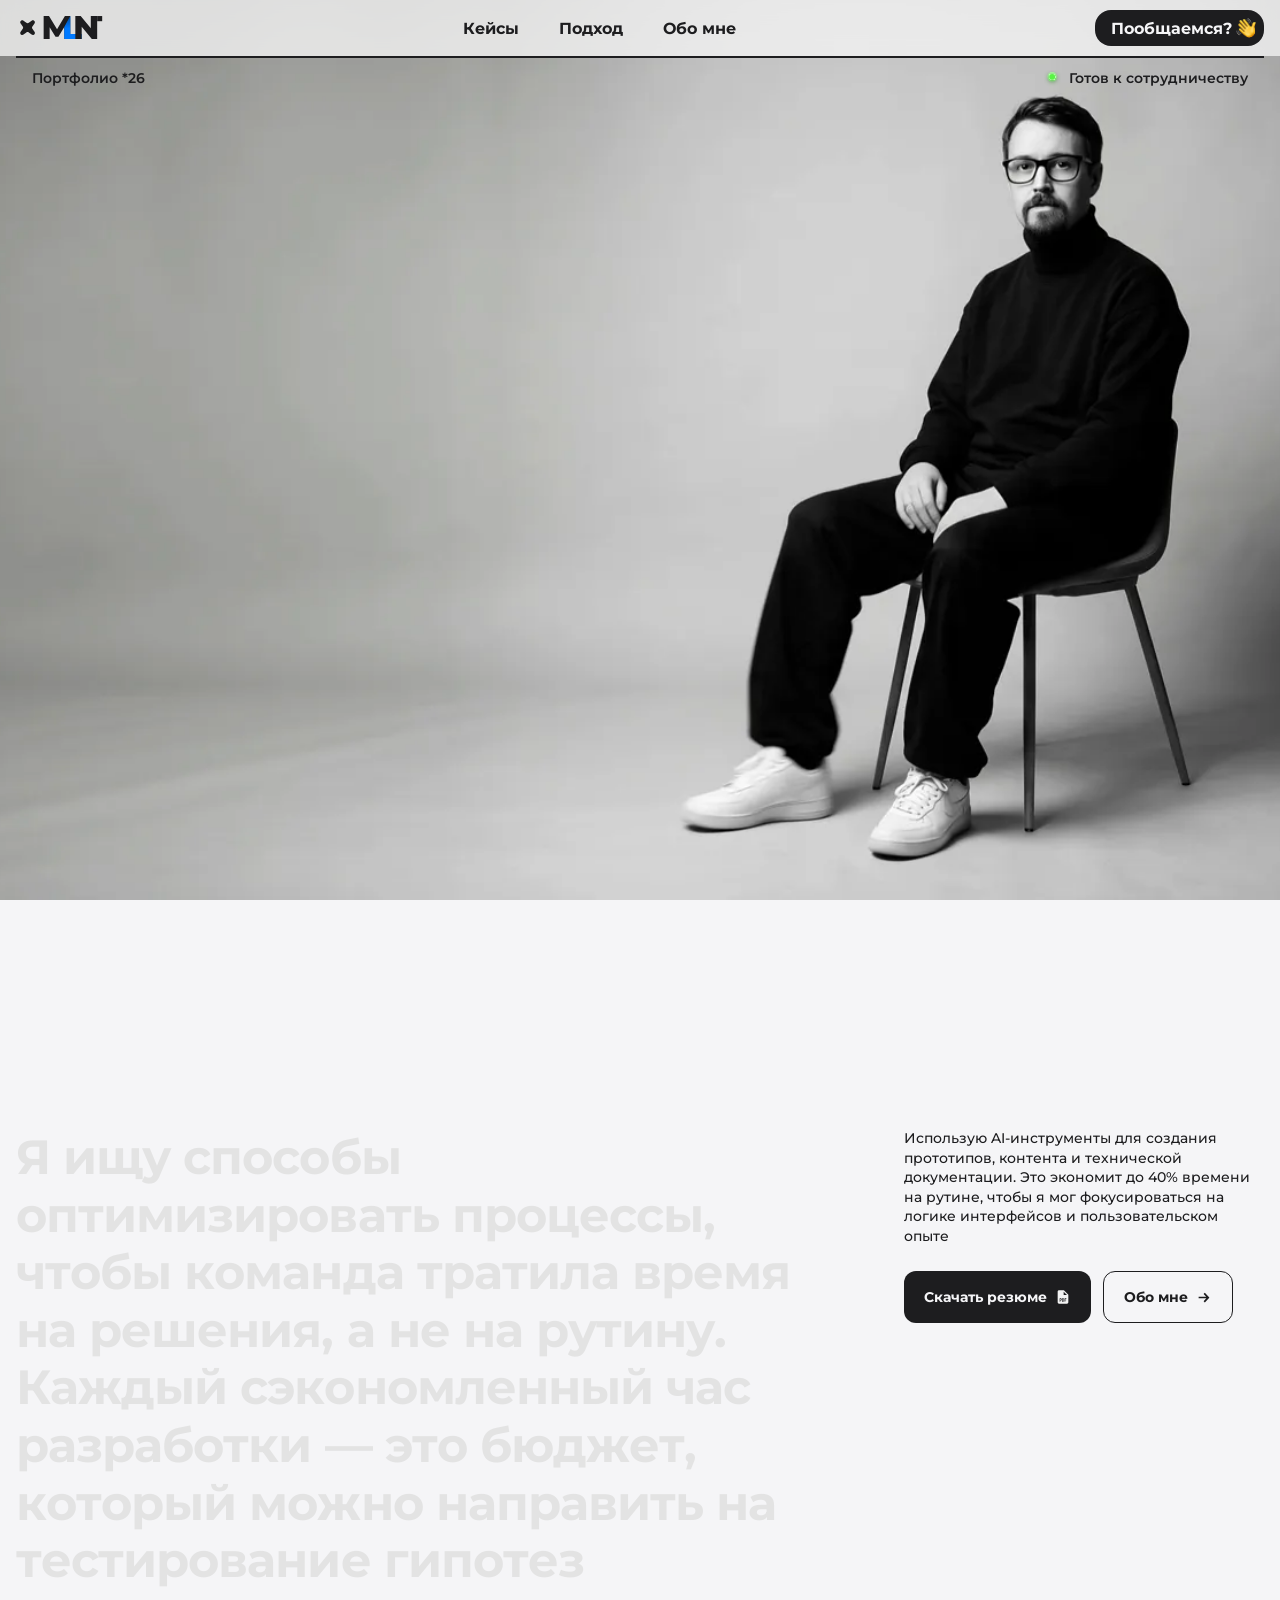
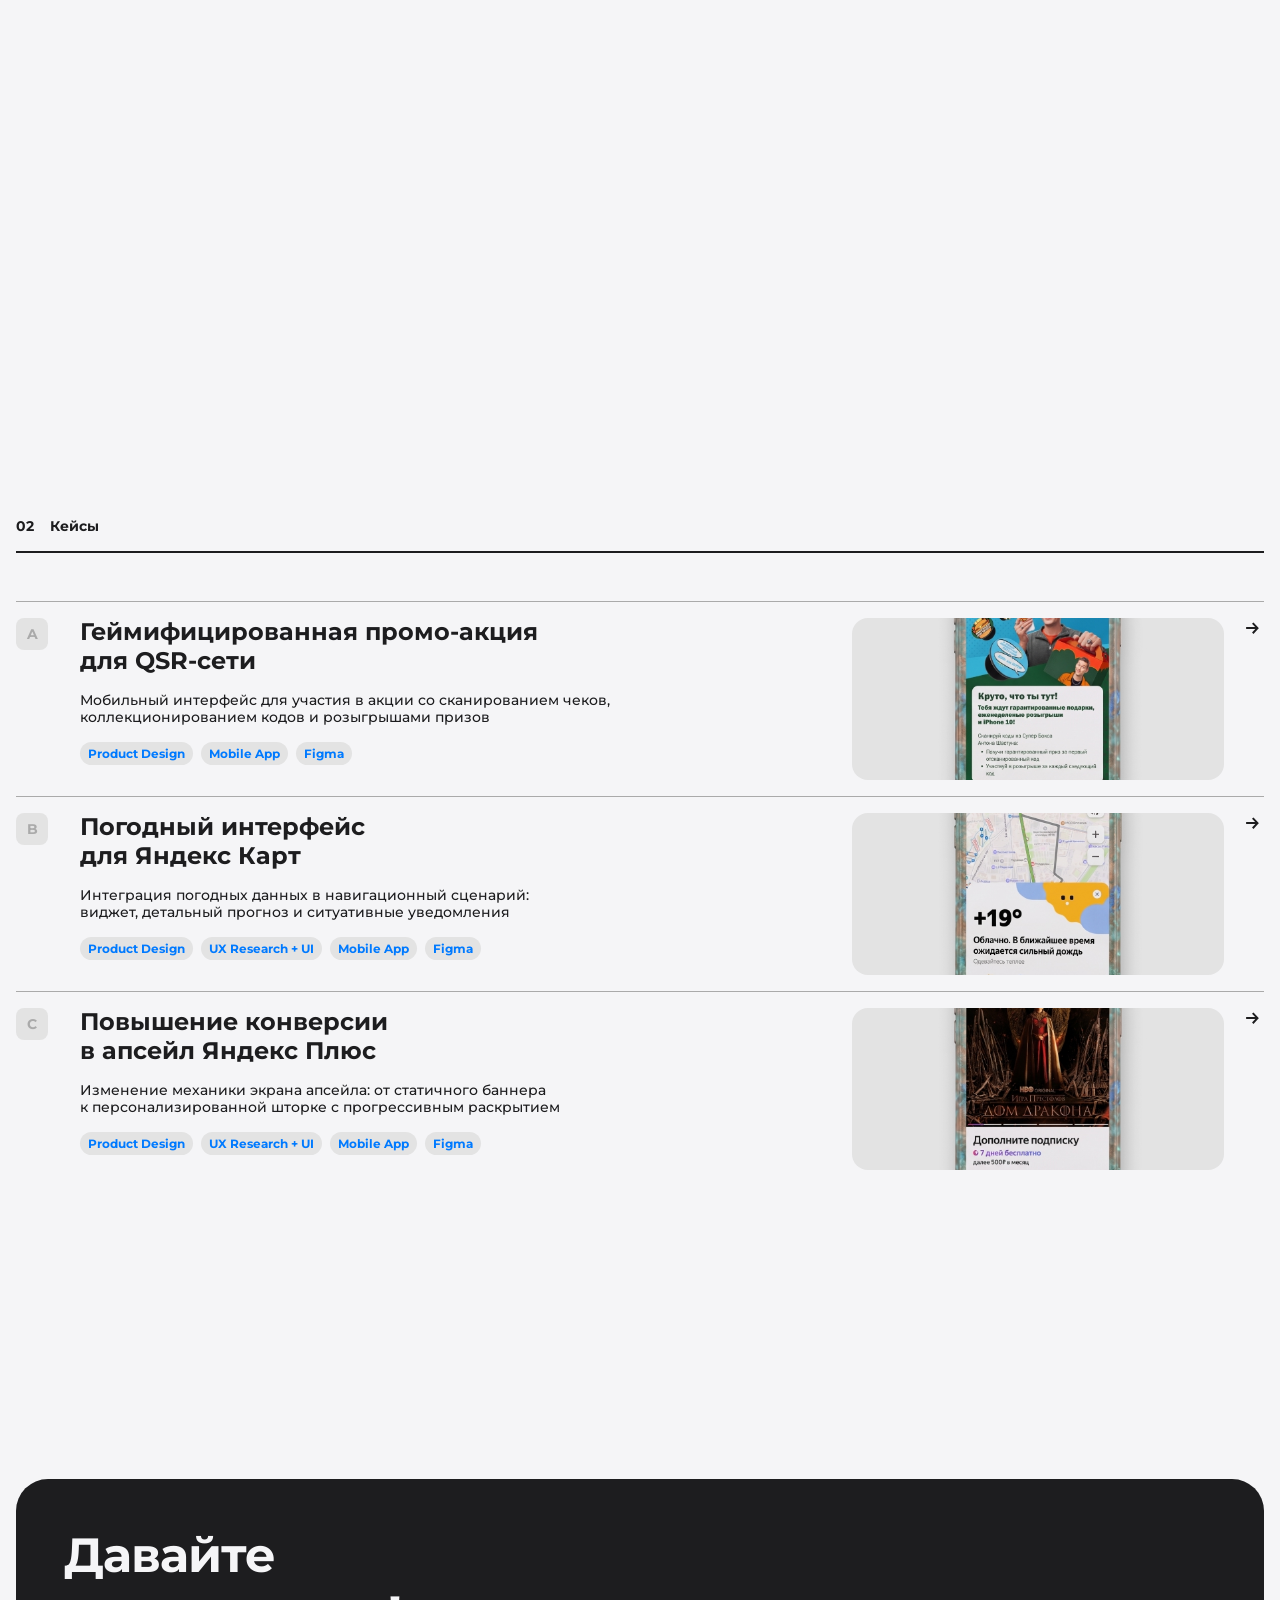
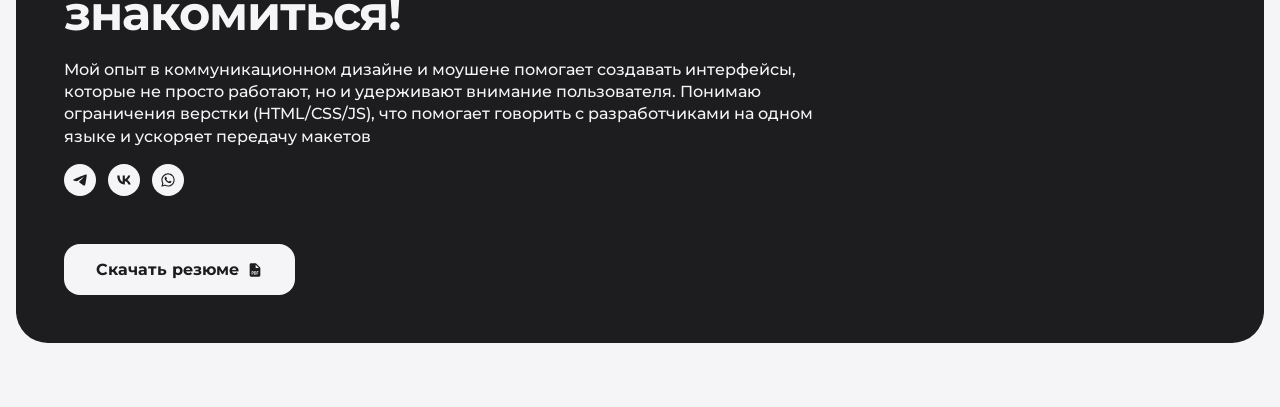
==== commit 4dd5fd06: "Добавил фон на главную" ====
--- a/index.html
+++ b/index.html
@@ -4,7 +4,7 @@
     <meta charset="UTF-8">
     <meta name="viewport" content="width=device-width, initial-scale=1.0">
     <title>Portfolio</title>
-    <link rel="preconnect" href="https://fonts.googleapis.com">
+        <link rel="preconnect" href="https://fonts.googleapis.com">
     <link rel="preconnect" href="https://fonts.gstatic.com" crossorigin>
     <link href="https://fonts.googleapis.com/css2?family=Montserrat:ital,wght@0,100..900;1,100..900&display=swap" rel="stylesheet">
     <link rel="stylesheet" href="style.css">
@@ -73,14 +73,16 @@
                     <img src="elements/indicator_on.svg" alt="" width="17" height="17">
                     <span>Готов к сотрудничеству</span>
                 </div>
-                <a href="about.html" class="hero__right hero__right-mobile hero-animate">
+                <a href="404.html" class="hero__right hero__right-mobile hero-animate">
                     Обо мне
                     <img src="elements/arrow-right.svg" alt="">
                 </a>
             </div>
         </div>
 
-        <div class="hero__bg"></div>
+        <div class="hero__bg">
+            <img class="hero__bg-img" src="elements/Content/hero/Video/frame_0001.webp" alt="">
+        </div>
         <div class="hero__inner">
             <div class="hero__left">
                 <h1 class="hero__title hero-animate">UX/UI дизайнер<br>с 10+ годами опыта<br>в digital</h1>
--- a/style.css
+++ b/style.css
@@ -199,6 +199,16 @@
     width: 100%;
     height: 100%;
     background: #F5F5F7;
+    z-index: 3;
+}
+
+.hero__bg-img {
+    position: absolute;
+    top: 0;
+    left: 0;
+    width: 100%;
+    height: 100%;
+    object-fit: cover;
     z-index: 3;
 }
 
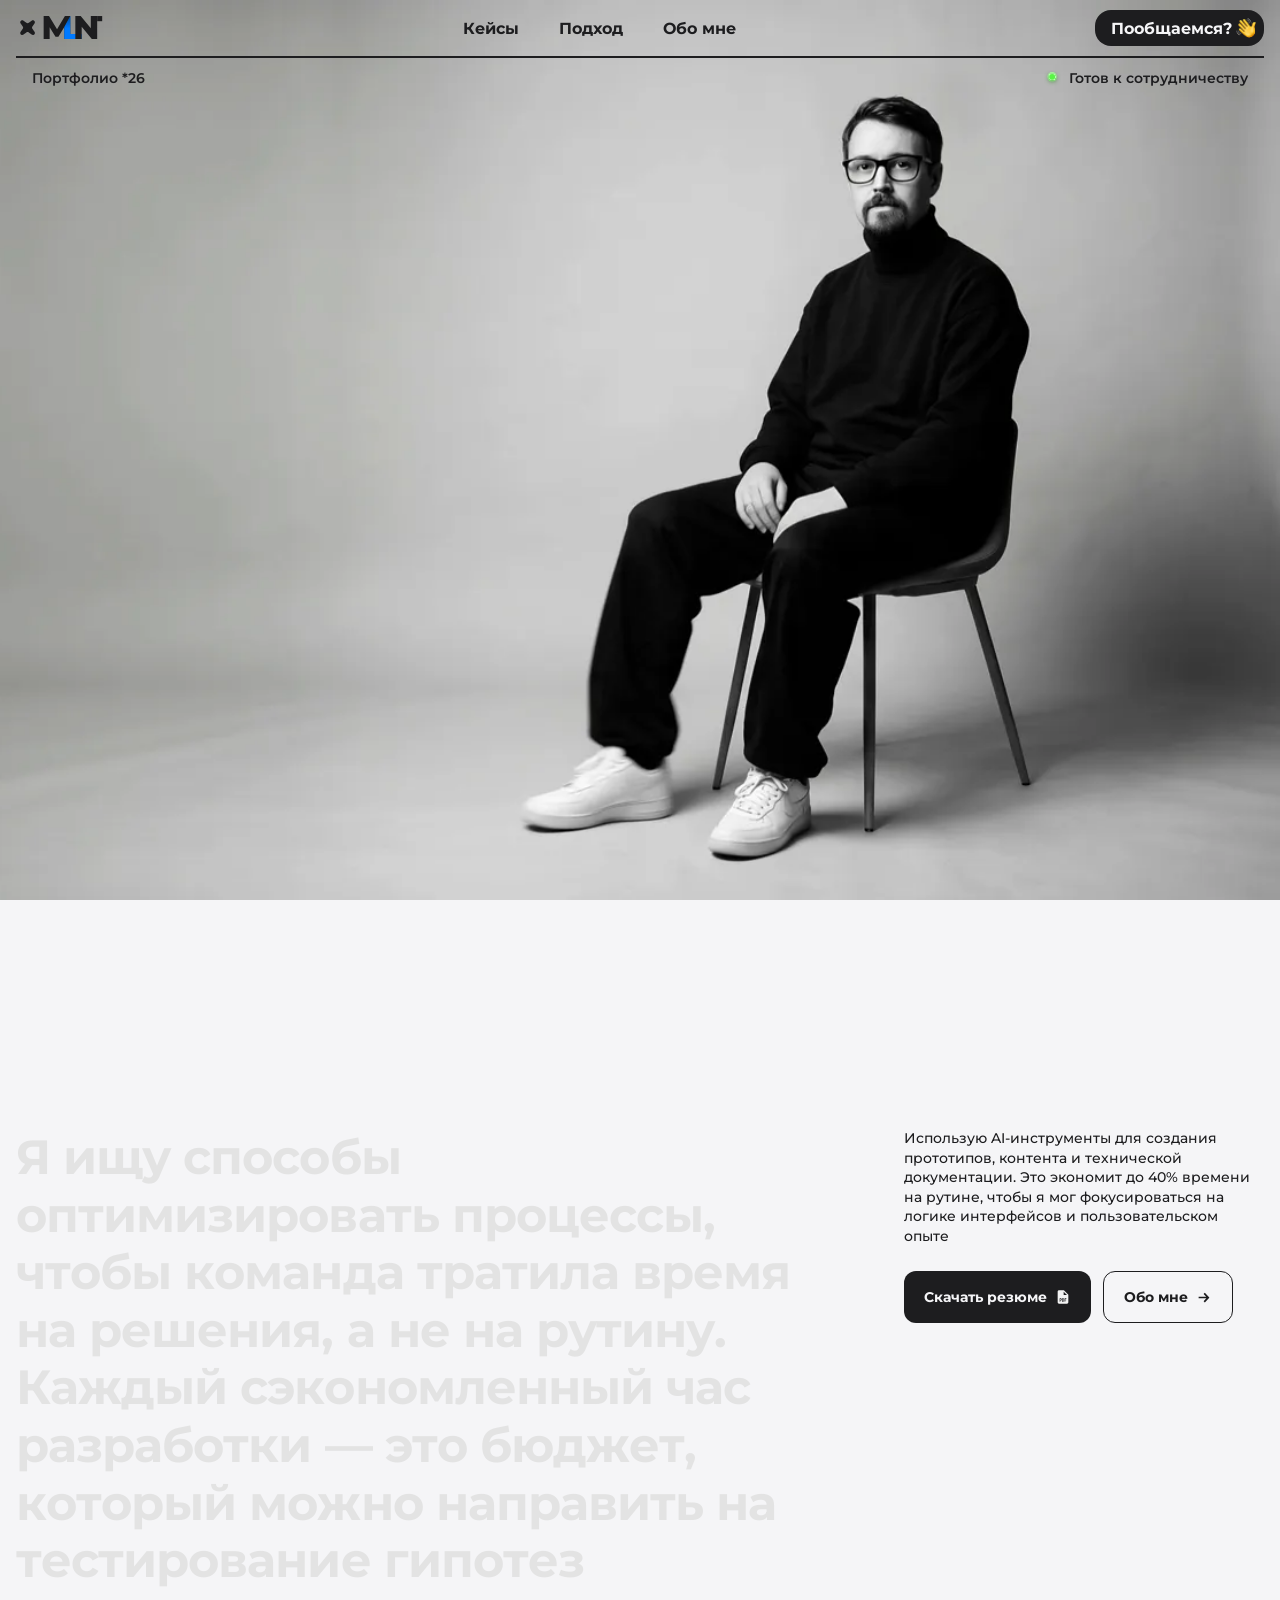
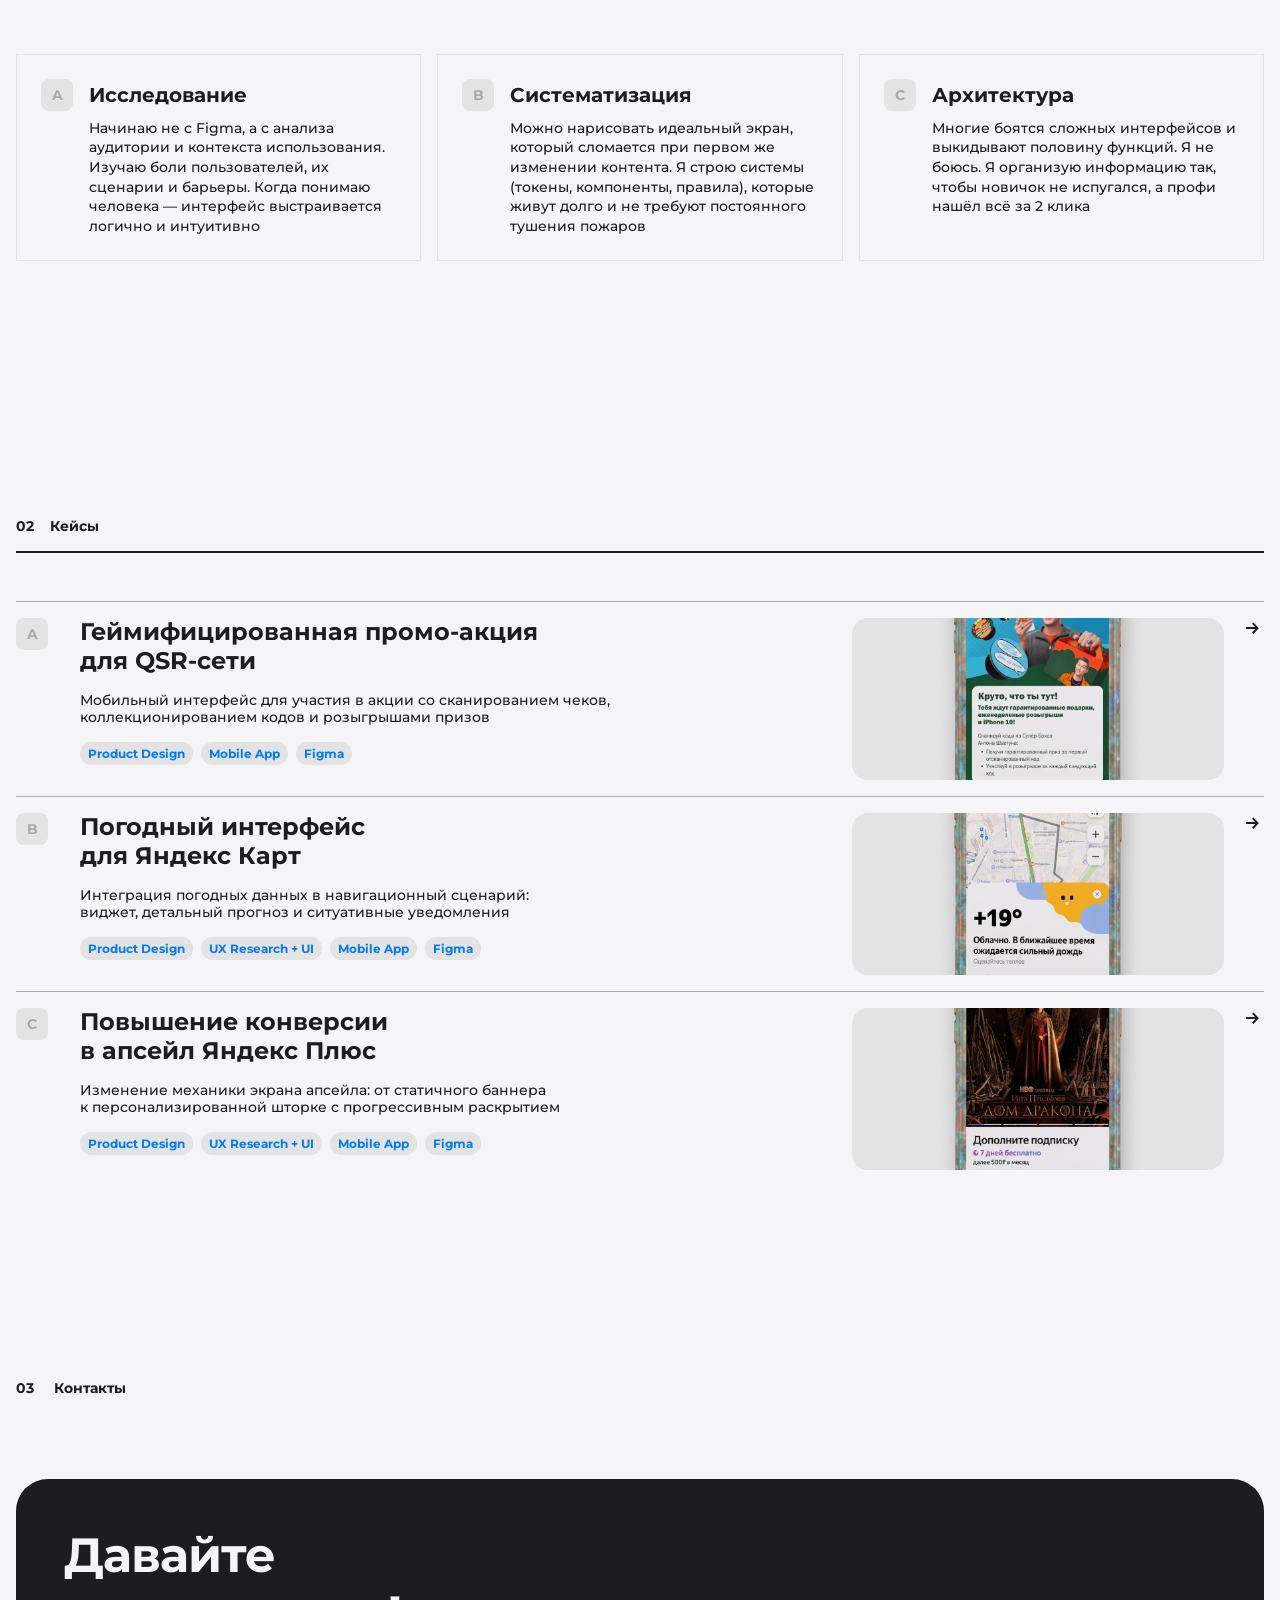
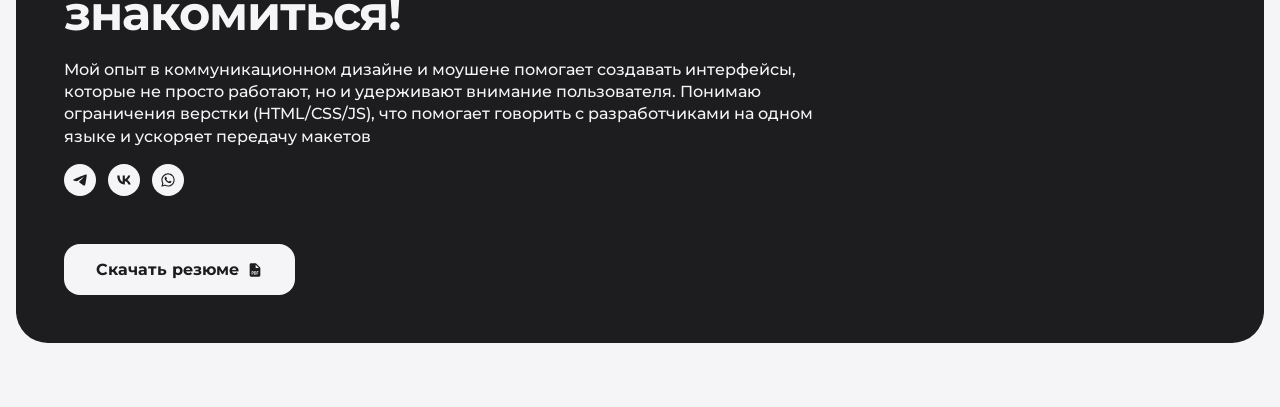
==== commit c6744c1b: "Добавил свое фото" ====
--- a/index.html
+++ b/index.html
@@ -62,7 +62,7 @@
             </a>
         </div>
     </div>
-
+ 
     <!-- ===== HERO ===== -->
     <section class="hero">
         <div class="hero__top-bar">
@@ -85,6 +85,9 @@
         </div>
         <div class="hero__inner">
             <div class="hero__left">
+                <div class="hero__mobile-img">
+                    <img src="elements/Content/hero/Mobile_hero.png" alt="">
+                </div>
                 <h1 class="hero__title hero-animate">UX/UI дизайнер<br>с 10+ годами опыта<br>в digital</h1>
                 <p class="hero__subtitle hero-animate">Проектирую интерфейсы, которые решают бизнес-задачи и влияют на метрики, а не просто выглядят красиво</p>
                 <div class="hero__buttons hero-animate">
--- a/style.css
+++ b/style.css
@@ -74,8 +74,8 @@
     width: 100%;
     z-index: 100;
     padding: 8px 16px;
-    background: rgba(243, 243, 243, 0.8);
-    backdrop-filter: blur(10px);
+    background: transparent;
+    transition: background 0.3s ease;
 }
 
 .header__inner {
@@ -209,7 +209,33 @@
     width: 100%;
     height: 100%;
     object-fit: cover;
+    object-position: right center;
     z-index: 3;
+    display: block;
+}
+
+@media (max-width: 760px) {
+    .hero__bg-img {
+        display: none;
+    }
+}
+
+/* ===== HERO MOBILE IMAGE ===== */
+.hero__mobile-img {
+    display: none;
+    width: 176px;
+    height: 176px;
+    margin-bottom: 16px;
+    margin-left: auto;
+    margin-right: auto;
+}
+
+.hero__mobile-img img {
+    width: 100%;
+    height: 100%;
+    object-fit: cover;
+    display: block;
+    border-radius: 16px;
 }
 
 .hero__inner {
@@ -1882,6 +1908,17 @@
 
     .case-content__container {
         padding: 0 48px;
+    }
+
+    .hero__bg-img {
+        display: none;
+    }
+
+    .hero__mobile-img {
+        display: block;
+        width: 256px;
+        height: 256px;
+        margin-left: 0;
     }
 
     /* Case-hero — планшет */
@@ -2488,6 +2525,12 @@
     .case-content__container {
         padding: 0 16px;
     }
+
+    /* ===== HERO MOBILE IMAGE ===== */
+    .hero__mobile-img {
+        display: block;
+        margin-left: 0;
+    }
 }
 
 body.is-home .contacts {
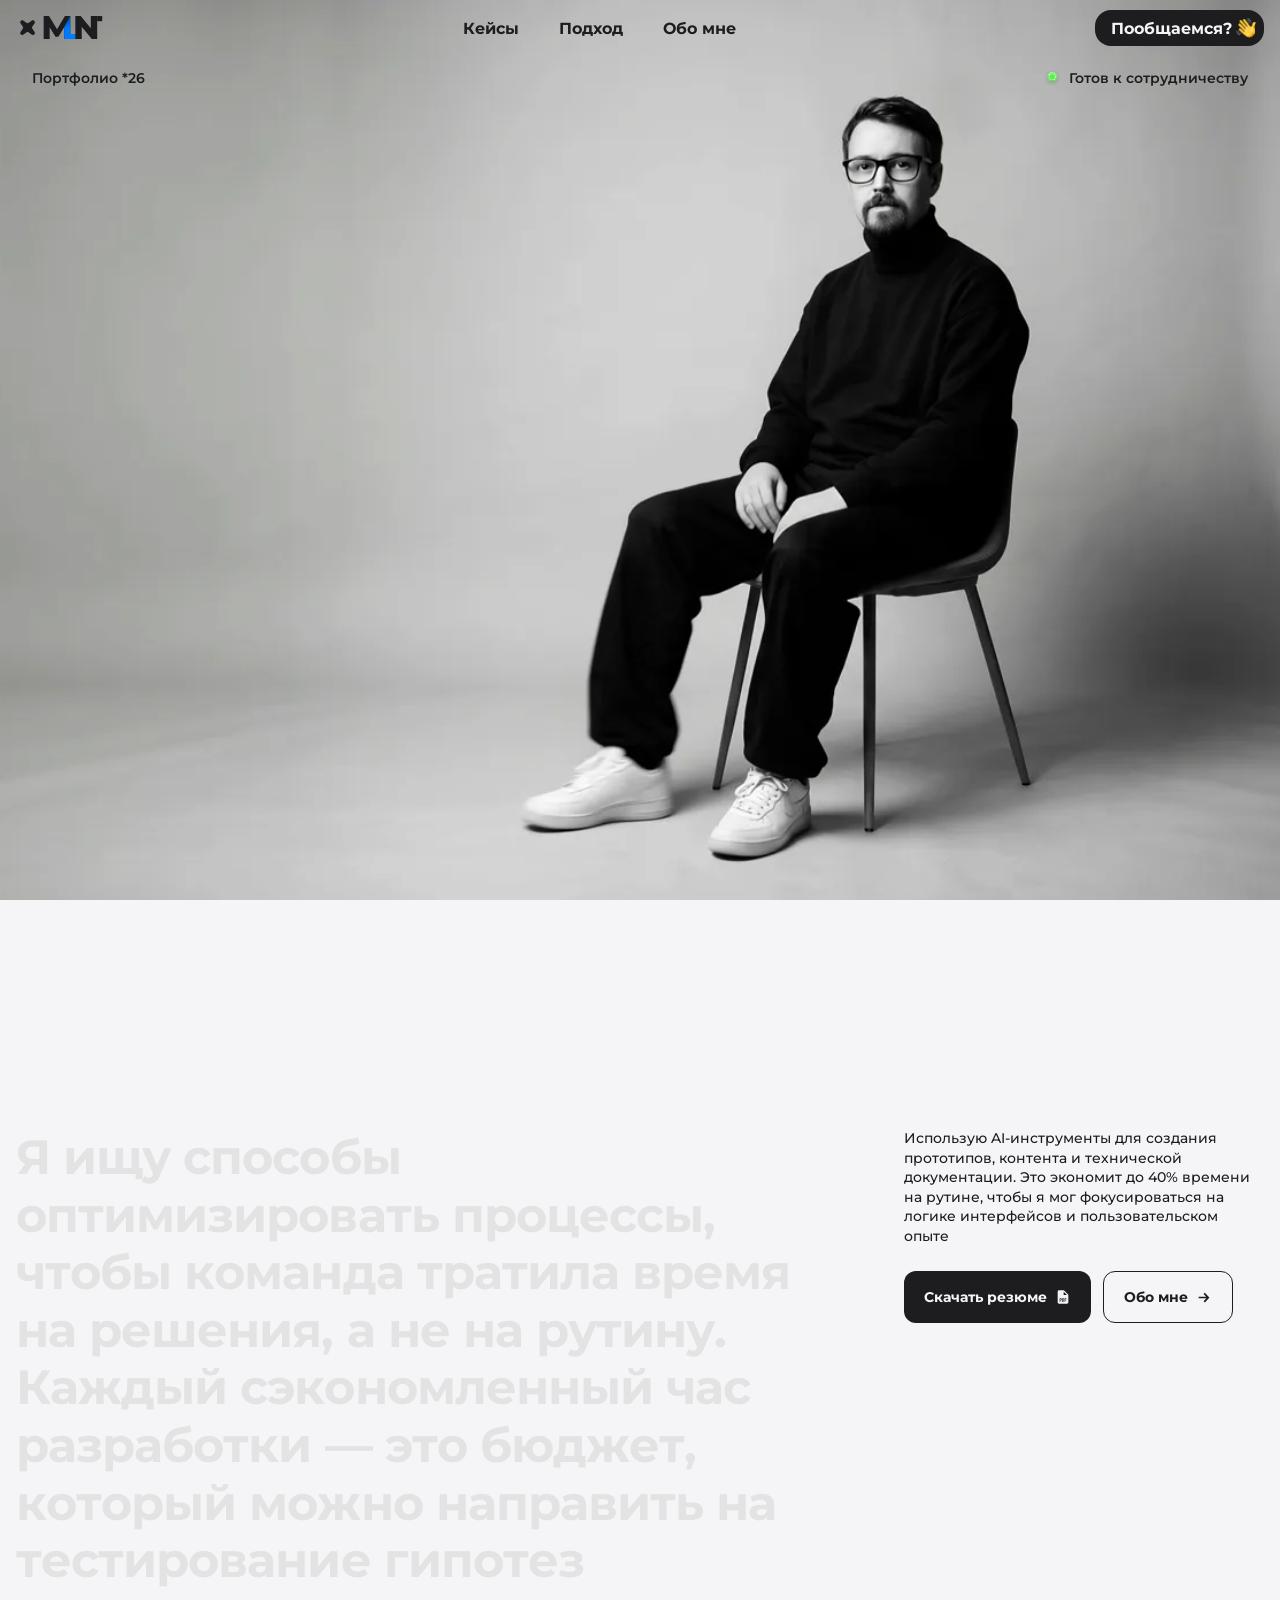
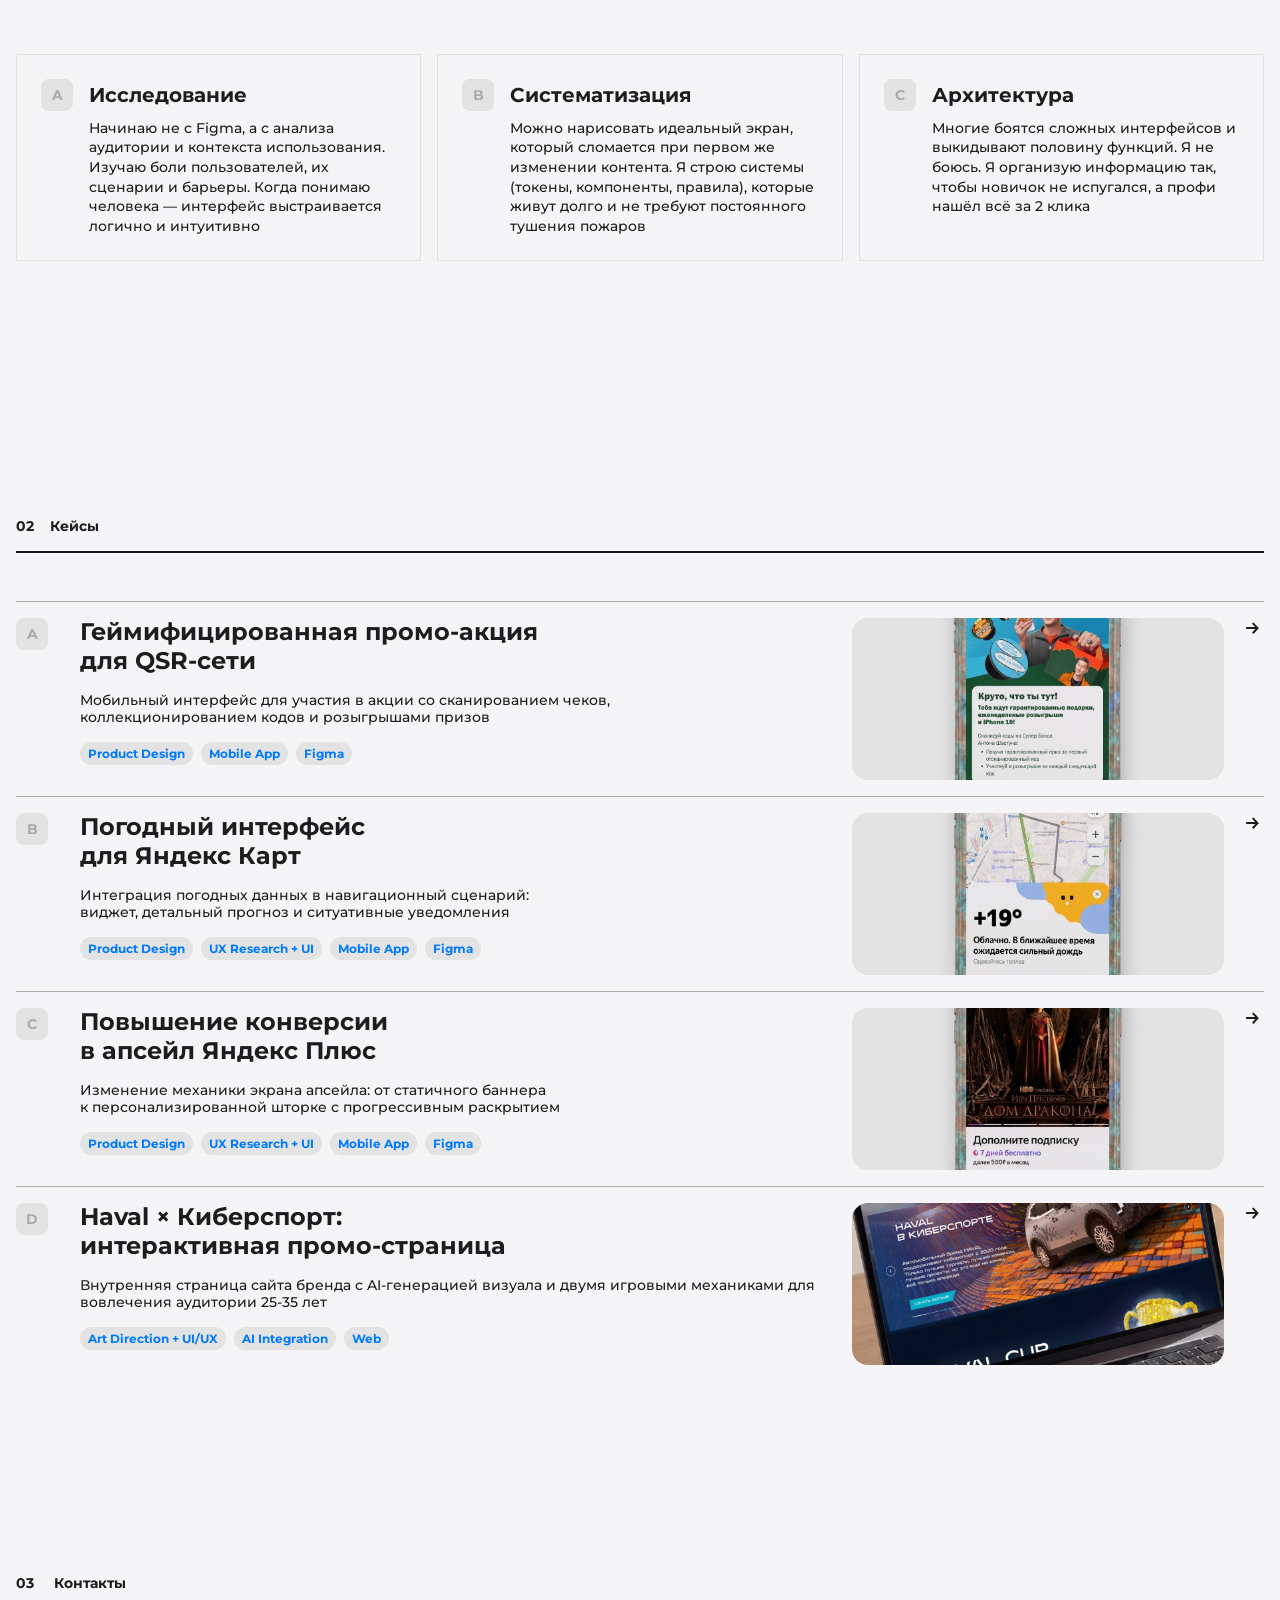
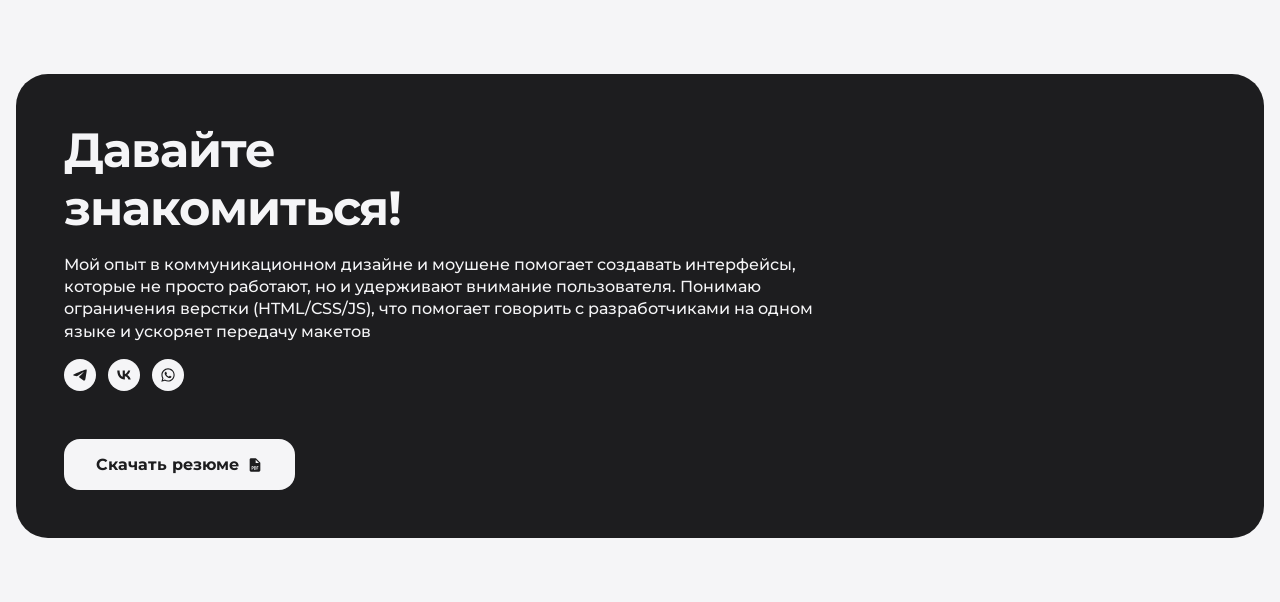
==== commit 55f900f4: "4й кейс на главной" ====
--- a/index.html
+++ b/index.html
@@ -276,6 +276,32 @@
                             </div>
                         </a>
                     </div>
+
+                    <!-- Кейс D -->
+                    <div class="case-card">
+                        <div class="block_devider_gray"></div>
+                        <a href="cases/case_4.html" class="case-card__content">
+                            <div class="case-card__number">D</div>
+                            <div class="case-card__left">
+                                <div class="case-card__info">
+                                    <h3 class="case-card__title">Haval × Киберспорт:<br>интерактивная промо-страница</h3>
+                                    <p class="case-card__desc">Внутренняя страница сайта бренда с AI-генерацией визуала и двумя игровыми механиками для вовлечения аудитории 25-35 лет</p>
+                                    <div class="case-card__tags">
+                                        <span class="case-card__tag">Art Direction + UI/UX</span>
+                                        <span class="case-card__tag">AI Integration</span>
+                                        <span class="case-card__tag">Web</span>
+                                    </div>
+                                </div>
+                            </div>
+                            <div class="case-card__image">
+                                <img src="elements/Casecards/Product_Case_4.jpg" alt="Case D">
+                            </div>
+                            <div class="case-card__arrow">
+                                <img class="arrow-default" src="elements/arrow-right.svg" alt="">
+                                <img class="arrow-hover" src="elements/arrow-right-blue.svg" alt="">
+                            </div>
+                        </a>
+                    </div>
                 </div>
 
                 <!-- Вкладка: Web&Visual -->
@@ -357,6 +383,7 @@
                             </div>
                         </a>
                     </div>
+
                 </div>
 
                 <!-- Вкладка: Motion -->
--- a/style.css
+++ b/style.css
@@ -76,6 +76,12 @@
     padding: 8px 16px;
     background: transparent;
     transition: background 0.3s ease;
+}
+
+/* Шапка с подложкой с самого начала (для страниц кейсов) */
+.header--solid {
+    background: rgba(245, 245, 247, 0.8) !important;
+    backdrop-filter: blur(10px);
 }
 
 .header__inner {
@@ -1921,6 +1927,12 @@
         margin-left: 0;
     }
 
+    .hero__inner {
+        margin-top: auto;
+        transform: translateY(0) !important;
+        margin-bottom: 32px;
+    }
+
     /* Case-hero — планшет */
     .case-hero__title {
         font-size: 48px;
@@ -2148,6 +2160,12 @@
     .header__inner {
         padding: 24px 8px;
         height: auto;
+    }
+
+    .hero__inner {
+        margin-top: 0;
+        transform: translateY(0) !important;
+        margin-bottom: 16px;
     }
 
     .header__nav,
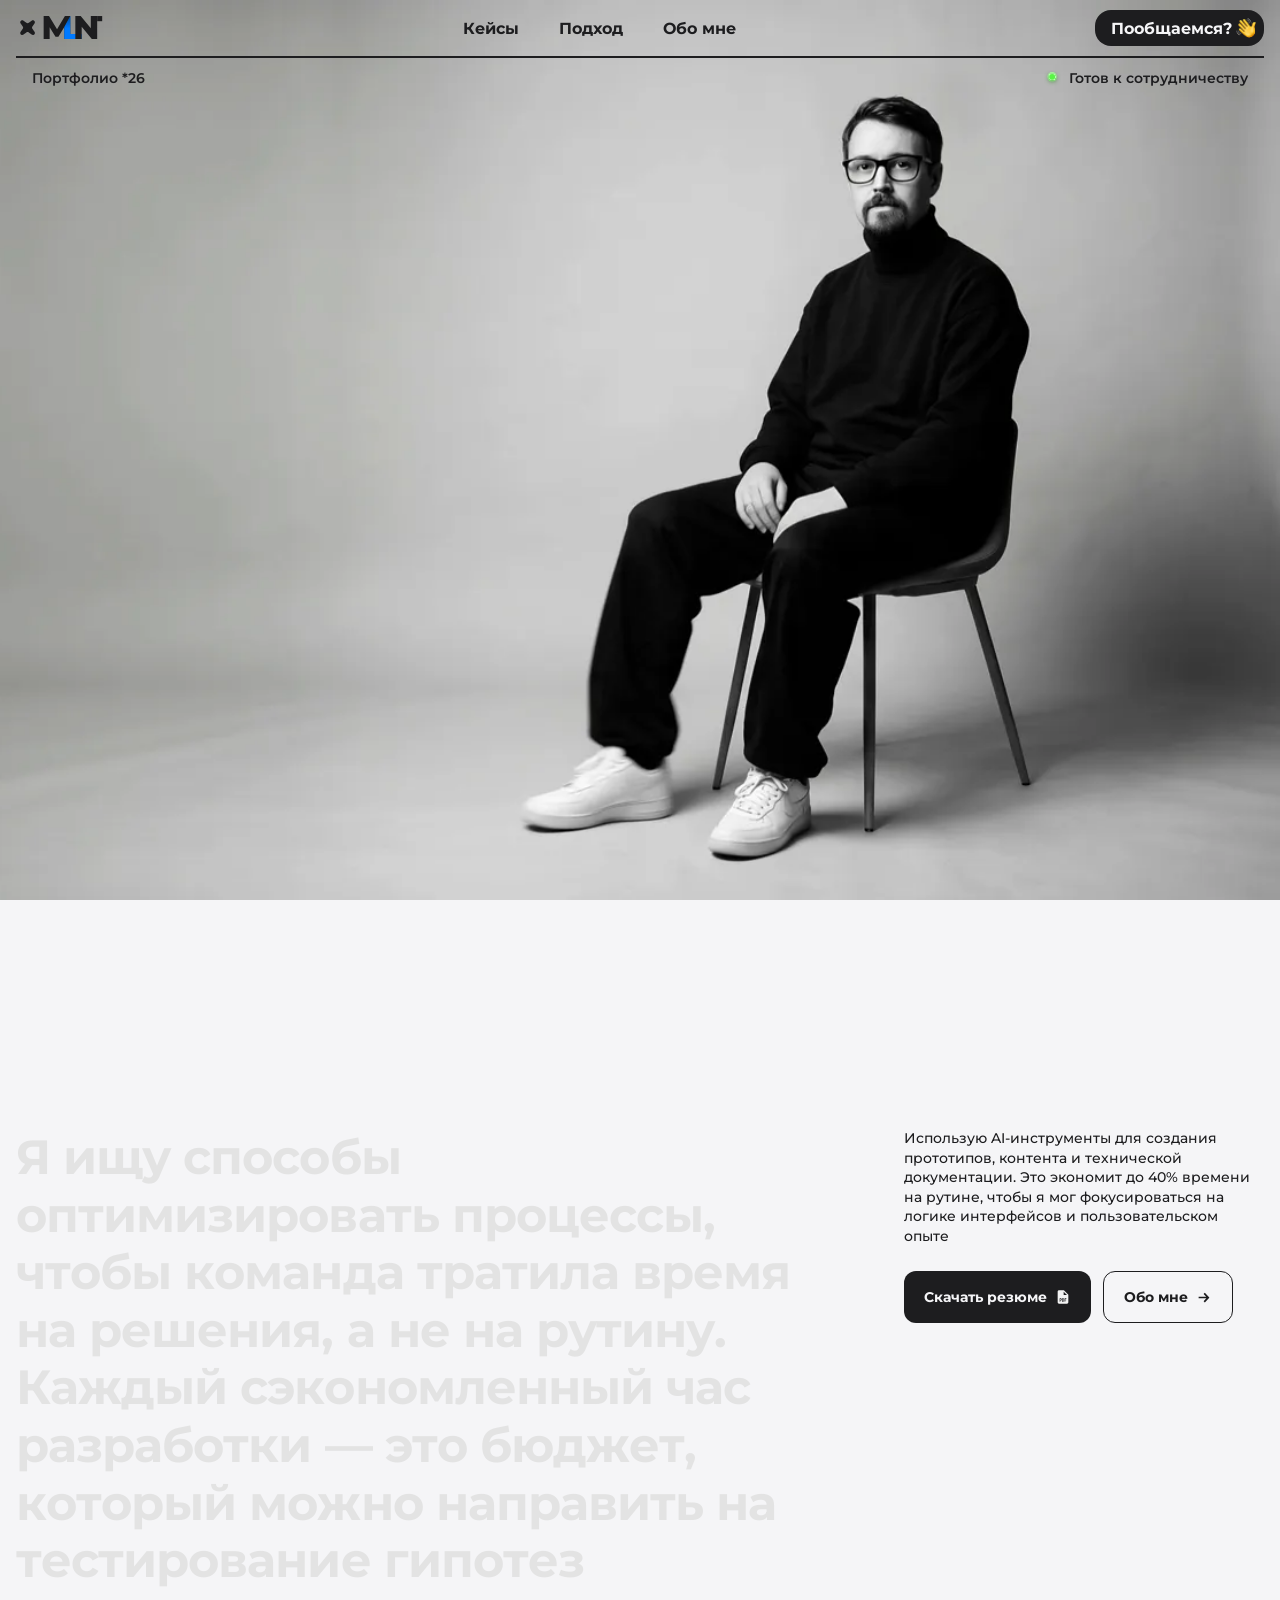
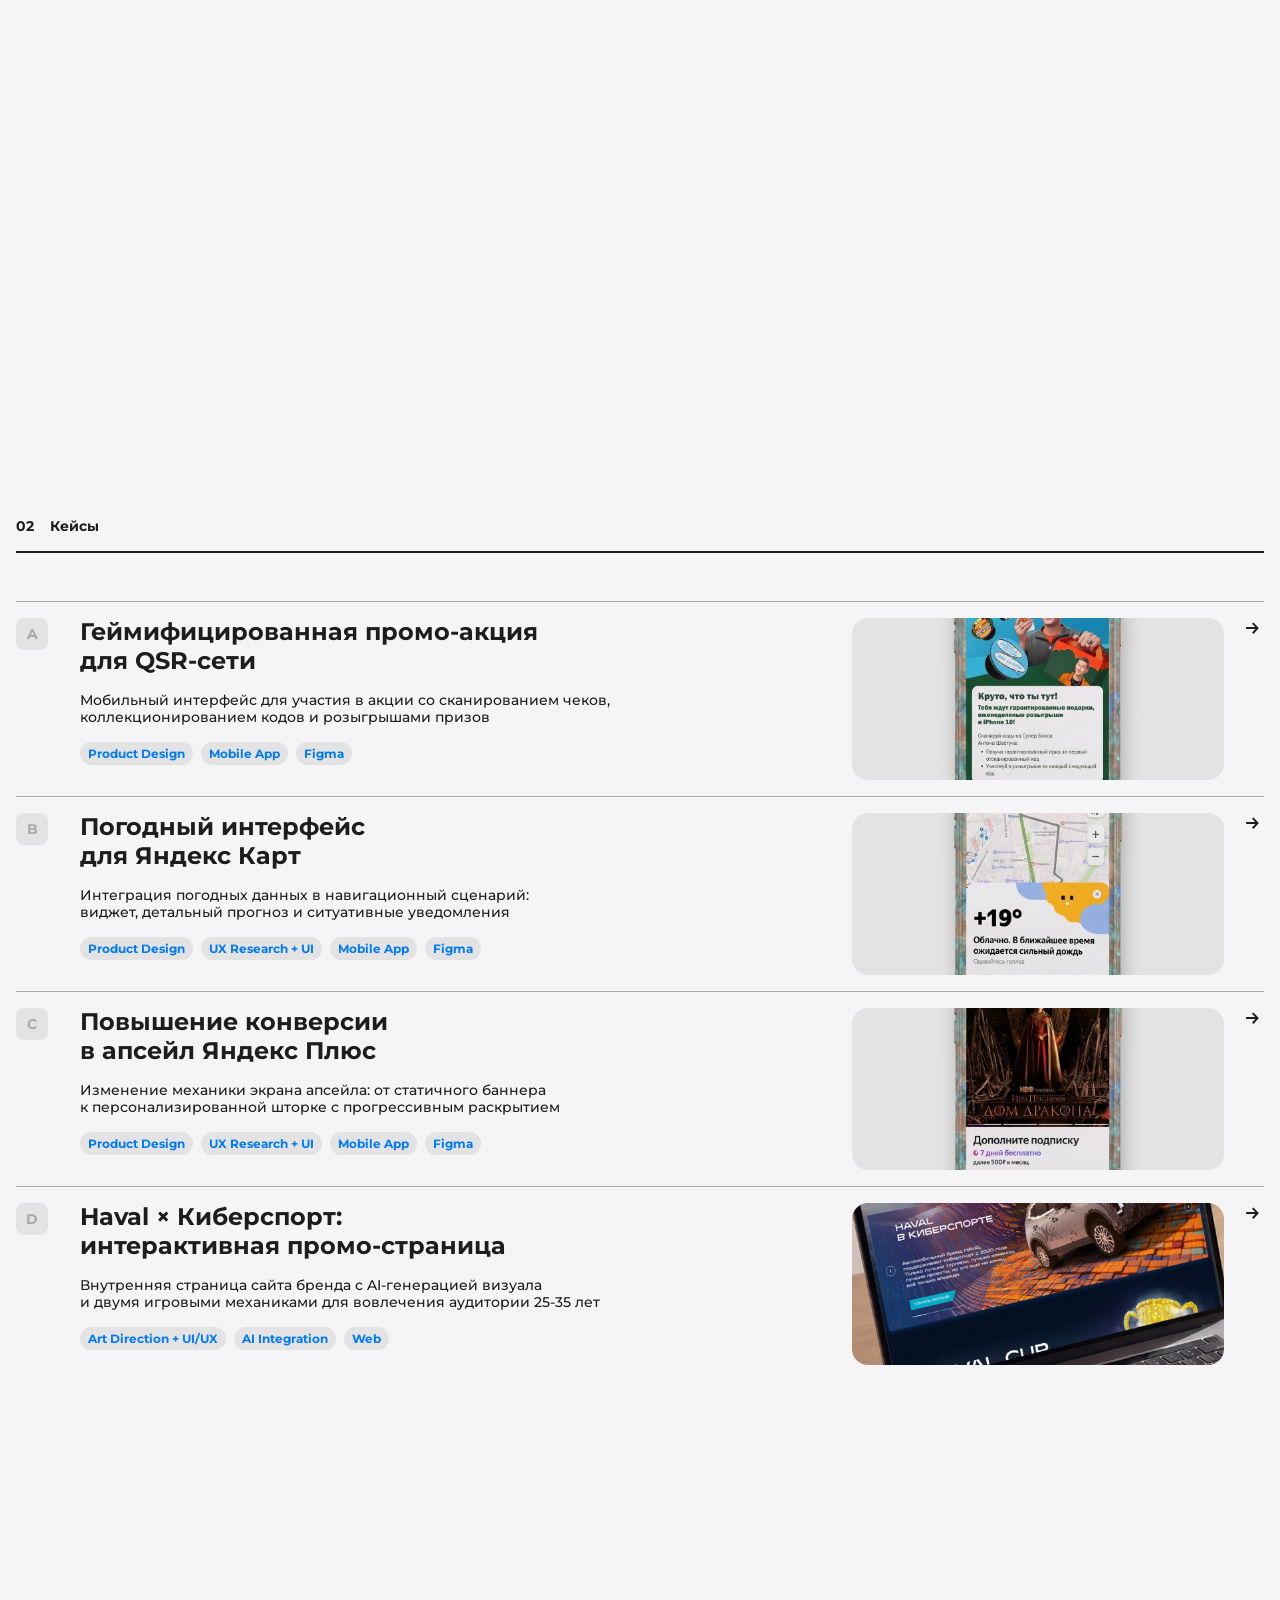
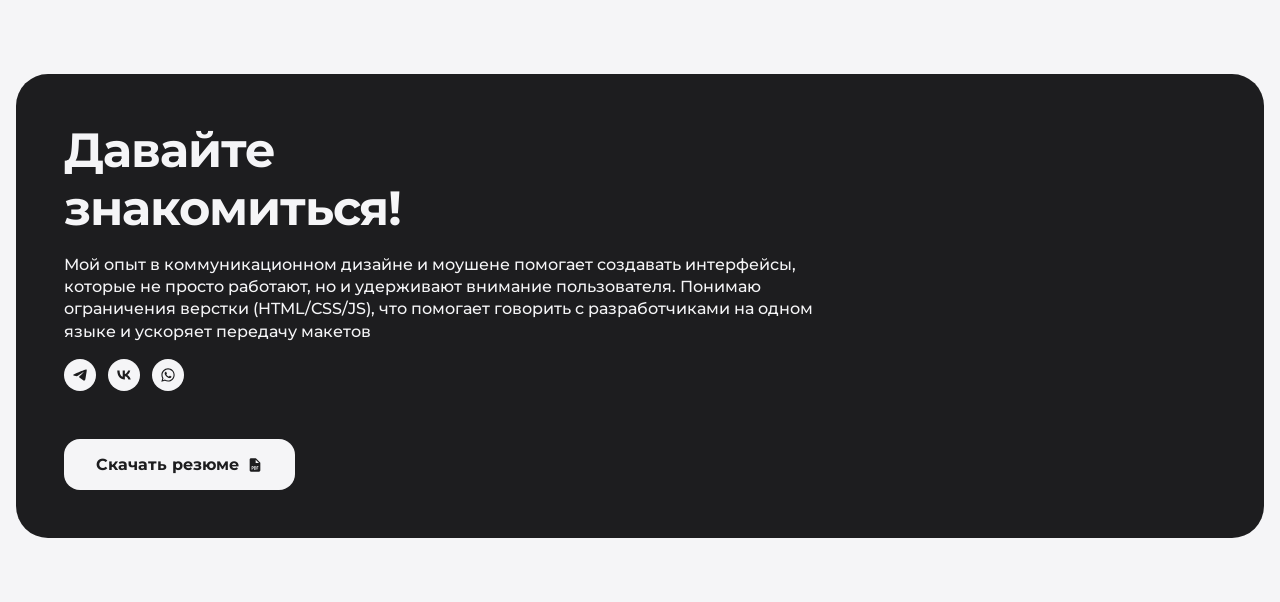
==== commit 1e76235c: "Апдейт текста в 4м кейсе на главной" ====
--- a/index.html
+++ b/index.html
@@ -285,7 +285,7 @@
                             <div class="case-card__left">
                                 <div class="case-card__info">
                                     <h3 class="case-card__title">Haval × Киберспорт:<br>интерактивная промо-страница</h3>
-                                    <p class="case-card__desc">Внутренняя страница сайта бренда с AI-генерацией визуала и двумя игровыми механиками для вовлечения аудитории 25-35 лет</p>
+                                    <p class="case-card__desc">Внутренняя страница сайта бренда с AI-генерацией визуала <br>и двумя игровыми механиками для вовлечения аудитории 25-35 лет</p>
                                     <div class="case-card__tags">
                                         <span class="case-card__tag">Art Direction + UI/UX</span>
                                         <span class="case-card__tag">AI Integration</span>
--- a/style.css
+++ b/style.css
@@ -1617,6 +1617,10 @@
     margin: 0;
 }
 
+.case-content__text-content h3 {
+    padding-bottom: 8px;
+}
+
 .case-content__text-content p:last-child {
     margin-bottom: 0;
 }
@@ -1683,6 +1687,13 @@
     letter-spacing: -0.32px;
     margin: 0 0 16px;
 }
+
+.case-content__text-inner h3 {
+    padding-bottom: 8px;
+}
+
+
+
 
 .case-content__text-inner p:last-child {
     margin-bottom: 0;
